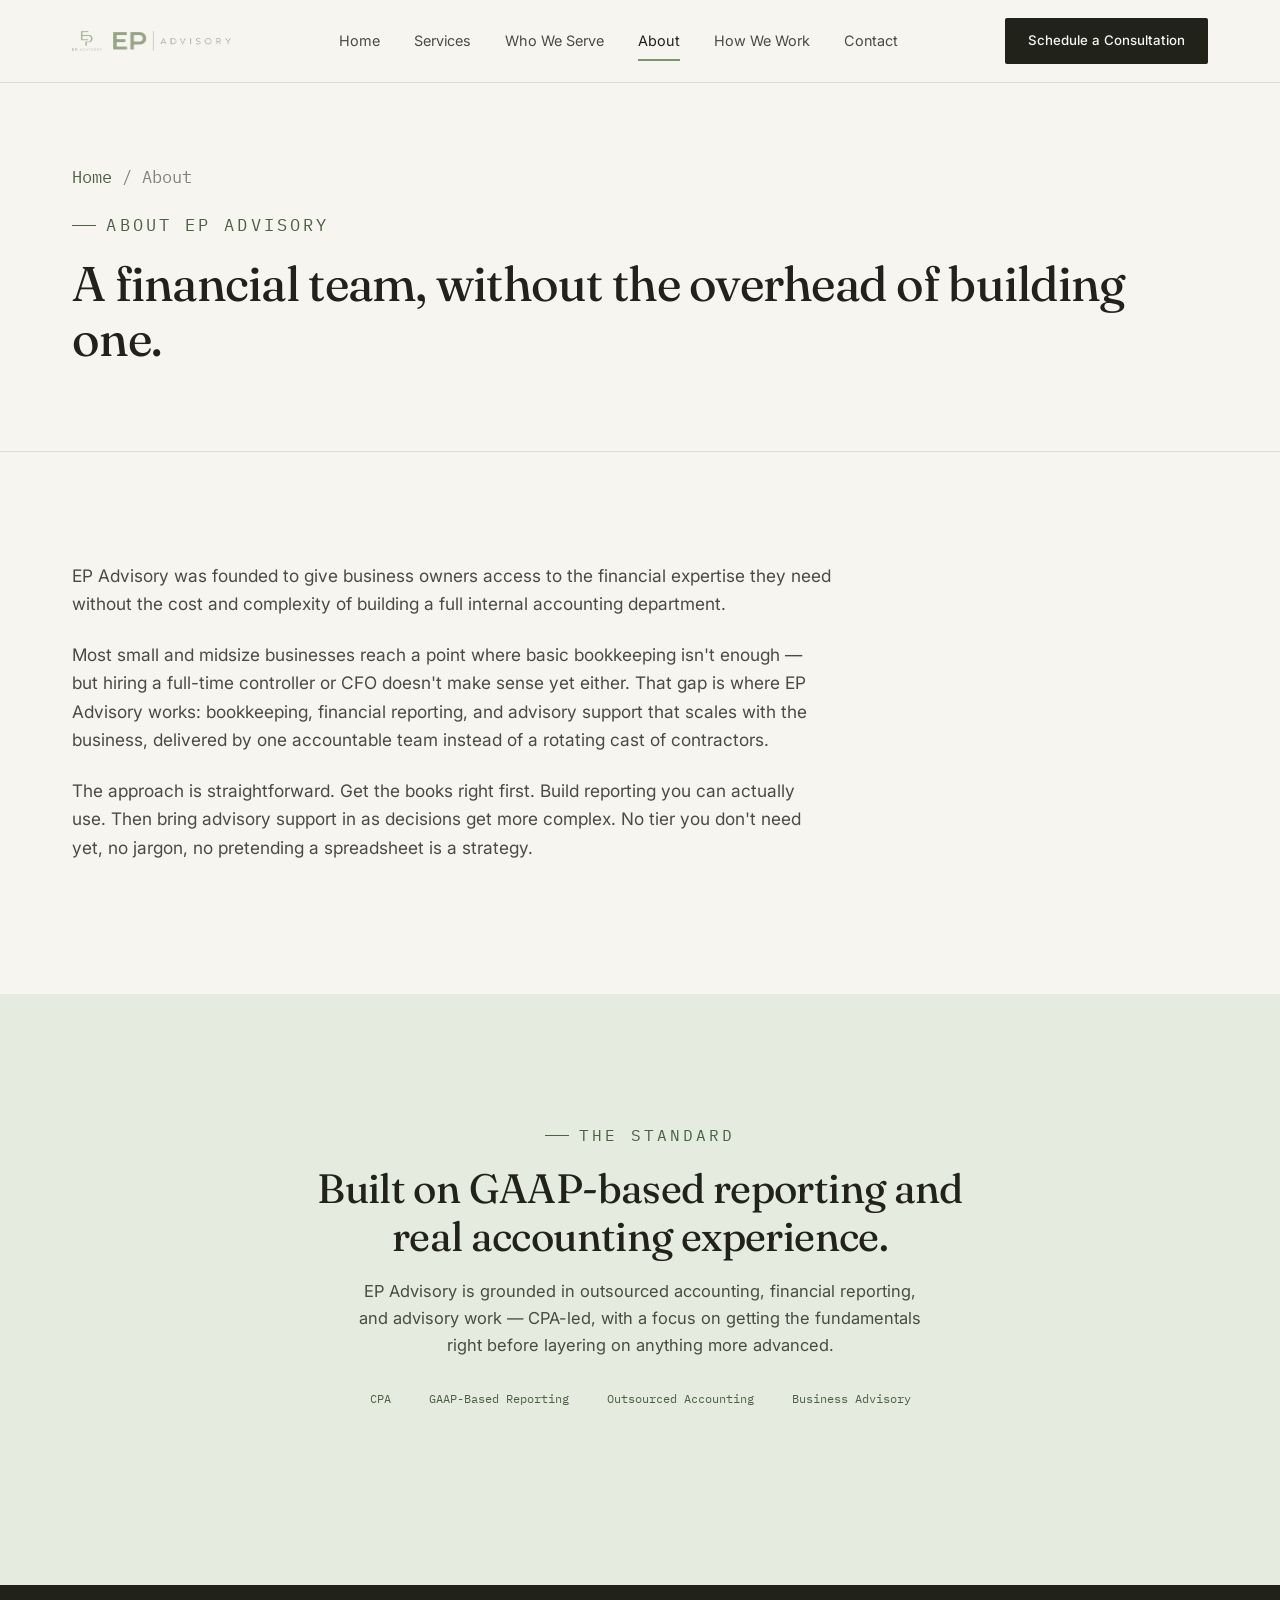
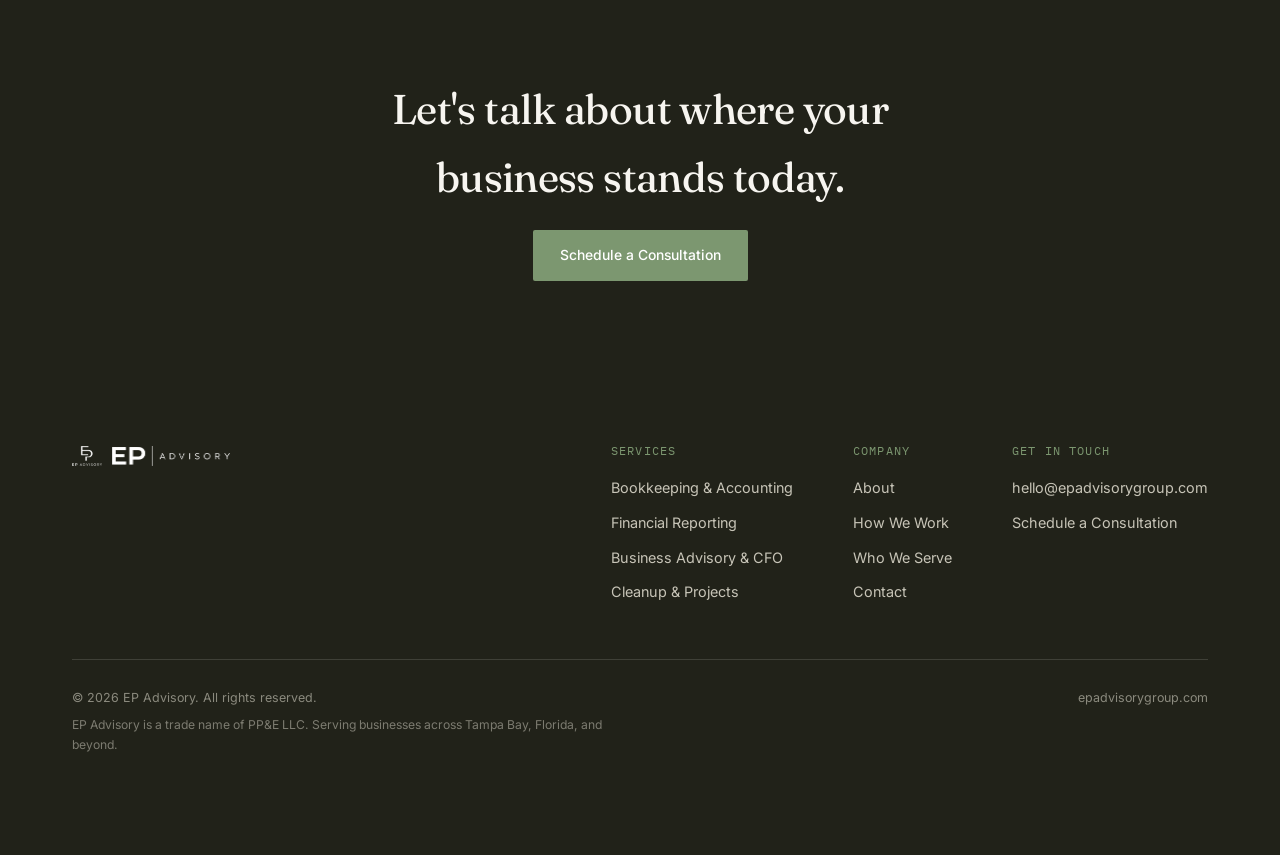
==== about.html @ 6d8edf62 "Add files via upload" ====
<!DOCTYPE html>
<html lang="en">
<head>
<meta charset="UTF-8">
<meta name="viewport" content="width=device-width, initial-scale=1.0">
<title>About | EP Advisory</title>
<meta name="description" content="EP Advisory was founded to give business owners access to the financial expertise they need without the cost and complexity of building a full internal accounting department.">
<link rel="icon" href="[data-uri]">
<meta property="og:title" content="About | EP Advisory">
<meta property="og:description" content="Outsourced accounting, financial reporting, and advisory — built to give business owners a financial team without the overhead.">
<meta property="og:type" content="website">
<link rel="preconnect" href="https://fonts.googleapis.com">
<link rel="preconnect" href="https://fonts.gstatic.com" crossorigin>
<link href="https://fonts.googleapis.com/css2?family=Fraunces:opsz,wght@9..144,300;9..144,400;9..144,440;9..144,500;9..144,600&family=Inter:wght@400;500;600;700&family=IBM+Plex+Mono:wght@400;500&display=swap" rel="stylesheet">
<link rel="stylesheet" href="styles.css">
</head>
<body>

<header>
  <nav>
    <a href="index.html" class="logo-mark">
      <span class="logo-icon" role="img" aria-label="EP Advisory monogram"></span>
      <span class="logo-word" role="img" aria-label="EP Advisory"></span>
    </a>
    <div class="nav-links">
      <a href="index.html">Home</a>
      <a href="services.html">Services</a>
      <a href="who-we-serve.html">Who We Serve</a>
      <a href="about.html" class="active">About</a>
      <a href="how-we-work.html">How We Work</a>
      <a href="contact.html">Contact</a>
    </div>
    <div class="nav-right">
      <a href="contact.html" class="btn btn-primary nav-cta">Schedule a Consultation</a>
      <button class="mobile-toggle" id="mobileToggle" aria-label="Toggle menu" aria-expanded="false">
        <span></span><span></span><span></span>
      </button>
    </div>
    <div class="mobile-panel" id="mobilePanel">
      <a href="index.html">Home</a>
      <a href="services.html">Services</a>
      <a href="who-we-serve.html">Who We Serve</a>
      <a href="about.html">About</a>
      <a href="how-we-work.html">How We Work</a>
      <a href="contact.html">Contact</a>
      <a href="contact.html" class="btn btn-primary">Schedule a Consultation</a>
    </div>
  </nav>
</header>

<main>

  <section class="subhero">
    <div class="wrap">
      <p class="breadcrumb"><a href="index.html">Home</a> / About</p>
      <p class="eyebrow">About EP Advisory</p>
      <h1>A financial team, without the overhead of building one.</h1>
    </div>
  </section>

  <section>
    <div class="wrap">
      <div class="about-mission reveal">
        <p>EP Advisory was founded to give business owners access to the financial expertise they need without the cost and complexity of building a full internal accounting department.</p>
        <p>Most small and midsize businesses reach a point where basic bookkeeping isn't enough — but hiring a full-time controller or CFO doesn't make sense yet either. That gap is where EP Advisory works: bookkeeping, financial reporting, and advisory support that scales with the business, delivered by one accountable team instead of a rotating cast of contractors.</p>
        <p>The approach is straightforward. Get the books right first. Build reporting you can actually use. Then bring advisory support in as decisions get more complex. No tier you don't need yet, no jargon, no pretending a spreadsheet is a strategy.</p>
      </div>
    </div>
  </section>

  <section class="on-sage">
    <div class="wrap">
      <div class="section-head center reveal">
        <p class="eyebrow">The standard</p>
        <h2>Built on GAAP-based reporting and real accounting experience.</h2>
        <p>EP Advisory is grounded in outsourced accounting, financial reporting, and advisory work — CPA-led, with a focus on getting the fundamentals right before layering on anything more advanced.</p>
        <div class="credentials-row" style="justify-content:center; margin-top:24px;">
          <span class="credential-pill">CPA</span>
          <span class="credential-pill">GAAP-Based Reporting</span>
          <span class="credential-pill">Outsourced Accounting</span>
          <span class="credential-pill">Business Advisory</span>
        </div>
      </div>
    </div>
  </section>

  <!-- CTA -->
  <div class="cta-banner">
    <div class="wrap">
      <h2>Let's talk about where your business stands today.</h2>
      <a href="contact.html" class="btn btn-sage">Schedule a Consultation</a>
    </div>
  </div>

</main>

<footer>
  <div class="wrap">
    <div class="footer-top">
      <a href="index.html" class="footer-logo">
        <span class="logo-icon invert" role="img" aria-label="EP Advisory monogram"></span>
        <span class="logo-word invert" role="img" aria-label="EP Advisory"></span>
      </a>
      <div class="footer-cols">
        <div class="footer-col">
          <h4>Services</h4>
          <a href="services.html#bookkeeping">Bookkeeping &amp; Accounting</a>
          <a href="services.html#reporting">Financial Reporting</a>
          <a href="services.html#advisory">Business Advisory &amp; CFO</a>
          <a href="services.html#cleanup">Cleanup &amp; Projects</a>
        </div>
        <div class="footer-col">
          <h4>Company</h4>
          <a href="about.html">About</a>
          <a href="how-we-work.html">How We Work</a>
          <a href="who-we-serve.html">Who We Serve</a>
          <a href="contact.html">Contact</a>
        </div>
        <div class="footer-col">
          <h4>Get in touch</h4>
          <a href="mailto:hello@epadvisorygroup.com">hello@epadvisorygroup.com</a>
          <a href="contact.html">Schedule a Consultation</a>
        </div>
      </div>
    </div>
    <div class="footer-bottom">
      <span>© 2026 EP Advisory. All rights reserved.</span>
      <span>epadvisorygroup.com</span>
    </div>
    <p class="footer-legal">EP Advisory is a trade name of PP&amp;E LLC. Serving businesses across Tampa Bay, Florida, and beyond.</p>
  </div>
</footer>

<div class="sticky-cta">
  <a href="contact.html" class="btn btn-primary">Schedule a Consultation</a>
</div>

<script>
  const toggle = document.getElementById('mobileToggle');
  const panel = document.getElementById('mobilePanel');
  toggle.addEventListener('click', () => {
    const isOpen = panel.classList.toggle('open');
    toggle.classList.toggle('open', isOpen);
    toggle.setAttribute('aria-expanded', isOpen);
  });
  panel.querySelectorAll('a').forEach(a => a.addEventListener('click', () => {
    panel.classList.remove('open');
    toggle.classList.remove('open');
    toggle.setAttribute('aria-expanded', 'false');
  }));

  const revealEls = document.querySelectorAll('.reveal');
  const io = new IntersectionObserver((entries) => {
    entries.forEach(entry => {
      if(entry.isIntersecting){
        entry.target.classList.add('in');
        io.unobserve(entry.target);
      }
    });
  }, {threshold:0.15});
  revealEls.forEach(el => io.observe(el));
</script>

</body>
</html>
---- styles.css ----
:root{
  --paper: #F7F5F0;
  --paper-deep: #EFEAE0;
  --ink: #212219;
  --ink-soft: #4A4B41;
  --stone: #86827A;
  --sage: #7C9770;
  --sage-deep: #4C6144;
  --sage-pale: #E6EBE0;
  --sand: #D9CFB8;
  --white: #FFFFFF;
  --line: rgba(33,34,25,0.12);
  --radius: 2px;
  --logo-mono: url("[data-uri]");
  --logo-word: url("[data-uri]");
}

*{margin:0;padding:0;box-sizing:border-box;}
html{scroll-behavior:smooth;}
body{
  background:var(--paper);
  color:var(--ink);
  font-family:'Inter',sans-serif;
  line-height:1.65;
  -webkit-font-smoothing:antialiased;
  overflow-x:hidden;
}
@media (prefers-reduced-motion: reduce){
  html{scroll-behavior:auto;}
  *{animation-duration:0.01ms !important; animation-iteration-count:1 !important; transition-duration:0.01ms !important;}
}

h1,h2,h3,h4{
  font-family:'Fraunces', serif;
  font-weight:440;
  letter-spacing:-0.015em;
  color:var(--ink);
}
p{color:var(--ink-soft);}
a{color:inherit; text-decoration:none;}
.mono{font-family:'IBM Plex Mono', monospace;}
img{max-width:100%; display:block;}

.eyebrow{
  font-family:'IBM Plex Mono', monospace;
  font-size:0.72rem;
  letter-spacing:0.18em;
  text-transform:uppercase;
  color:var(--sage-deep);
  display:flex;
  align-items:center;
  gap:0.65rem;
}
.eyebrow::before{content:''; width:24px; height:1px; background:var(--sage-deep); display:inline-block;}
.eyebrow.on-dark{color:var(--sage);}
.eyebrow.on-dark::before{background:var(--sage);}

.wrap{max-width:1200px; margin:0 auto; padding:0 32px;}
.wrap-narrow{max-width:820px; margin:0 auto; padding:0 32px;}

a:focus-visible, button:focus-visible, input:focus-visible,
textarea:focus-visible, select:focus-visible, summary:focus-visible{
  outline:2px solid var(--sage-deep);
  outline-offset:3px;
}

/* ---------- LOGO ---------- */
.logo-icon{
  display:inline-block; width:30px; height:30px;
  background-image:var(--logo-mono); background-size:contain;
  background-repeat:no-repeat; background-position:center;
}
.logo-word{
  display:inline-block; width:118px; height:20px;
  background-image:var(--logo-word); background-size:contain;
  background-repeat:no-repeat; background-position:left center;
}
.logo-icon.invert, .logo-word.invert{filter:brightness(0) invert(1);}

/* ---------- NAV ---------- */
header{
  position:sticky; top:0; z-index:100;
  background:rgba(247,245,240,0.9);
  backdrop-filter:blur(10px);
  border-bottom:1px solid var(--line);
}
nav{
  display:flex; align-items:center; justify-content:space-between;
  padding:18px 32px; max-width:1200px; margin:0 auto; position:relative;
}
.logo-mark{display:flex; align-items:center; gap:11px;}
.nav-links{display:flex; align-items:center; gap:34px; font-size:0.9rem;}
.nav-links a{color:var(--ink-soft); transition:color 0.2s; position:relative;}
.nav-links a:hover{color:var(--ink);}
.nav-links a.active{color:var(--ink);}
.nav-links a.active::after{content:''; position:absolute; left:0; right:0; bottom:-8px; height:2px; background:var(--sage);}
.nav-right{display:flex; align-items:center; gap:18px;}

.btn{
  display:inline-flex; align-items:center; justify-content:center; gap:8px;
  padding:13px 26px; border-radius:var(--radius); font-size:0.87rem; font-weight:500;
  cursor:pointer; border:1px solid transparent; transition:all 0.2s ease; white-space:nowrap;
}
.btn-primary{background:var(--ink); color:var(--paper);}
.btn-primary:hover{background:var(--sage-deep);}
.btn-outline{border-color:var(--ink); color:var(--ink);}
.btn-outline:hover{background:var(--ink); color:var(--paper);}
.btn-sage{background:var(--sage); color:var(--white);}
.btn-sage:hover{background:var(--sage-deep);}
.nav-cta{font-size:0.83rem; padding:11px 22px;}

.mobile-toggle{
  display:none; flex-direction:column; gap:5px; background:none; border:none; cursor:pointer; padding:6px;
}
.mobile-toggle span{width:22px; height:2px; background:var(--ink); display:block; transition:transform 0.25s ease, opacity 0.25s ease;}
.mobile-toggle.open span:nth-child(1){transform:translateY(7px) rotate(45deg);}
.mobile-toggle.open span:nth-child(2){opacity:0;}
.mobile-toggle.open span:nth-child(3){transform:translateY(-7px) rotate(-45deg);}
.mobile-panel{
  display:none; position:absolute; top:100%; left:0; right:0; background:var(--paper);
  border-bottom:1px solid var(--line); flex-direction:column; padding:10px 32px 26px;
}
.mobile-panel.open{display:flex;}
.mobile-panel a{padding:14px 0; border-bottom:1px solid var(--line); font-size:1rem;}
.mobile-panel .btn{margin-top:16px;}

/* ---------- HERO ---------- */
.hero{padding:130px 0 100px; position:relative; overflow:hidden;}
.hero-bg{position:absolute; inset:0; z-index:0; pointer-events:none;}
.hero .wrap{position:relative; z-index:1; max-width:920px;}
.hero .eyebrow{justify-content:center;}
.hero h1{
  font-size:clamp(2.5rem, 5vw, 4.1rem);
  line-height:1.08;
  margin:20px 0 26px;
  text-align:center;
  max-width:16ch;
  margin-left:auto; margin-right:auto;
}
.hero h1 em{font-style:italic; color:var(--sage-deep);}
.hero p.lede{
  font-size:1.18rem; color:var(--ink-soft); max-width:52ch;
  margin:0 auto 40px; text-align:center;
}
.hero-ctas{display:flex; gap:16px; flex-wrap:wrap; justify-content:center; margin-bottom:56px;}

.hero-panel{
  background:var(--white); border:1px solid var(--line); border-radius:var(--radius);
  padding:0; overflow:hidden; box-shadow:0 40px 80px -40px rgba(33,34,25,0.28);
}
.hero-panel-head{
  display:flex; justify-content:space-between; align-items:center;
  padding:20px 28px; border-bottom:1px solid var(--line); background:var(--paper-deep);
}
.hero-panel-head .title{font-family:'IBM Plex Mono', monospace; font-size:0.78rem; letter-spacing:0.08em; text-transform:uppercase; color:var(--stone);}
.hero-panel-head .tag{
  font-family:'IBM Plex Mono', monospace; font-size:0.68rem; background:var(--sage-pale); color:var(--sage-deep);
  padding:4px 10px; border-radius:20px; display:inline-flex; align-items:center; gap:6px;
}
.hero-panel-head .dot{width:6px; height:6px; border-radius:50%; background:var(--sage-deep); animation:pulse 1.8s ease-in-out infinite;}
@keyframes pulse{0%,100%{opacity:1;} 50%{opacity:0.3;}}
.hero-panel-body{padding:30px 28px;}
.metric-row{display:grid; grid-template-columns:repeat(3,1fr); gap:24px; margin-bottom:26px;}
.metric{}
.metric .k{font-family:'IBM Plex Mono', monospace; font-size:0.7rem; text-transform:uppercase; letter-spacing:0.08em; color:var(--stone); margin-bottom:6px;}
.metric .v{font-family:'IBM Plex Mono', monospace; font-size:1.5rem; color:var(--ink);}
.metric .v.pos{color:var(--sage-deep);}
.chart-row{display:flex; align-items:flex-end; gap:8px; height:70px;}
.chart-bar{flex:1; background:var(--sage-pale); border-radius:2px 2px 0 0; position:relative;}
.chart-bar .fill{position:absolute; bottom:0; left:0; right:0; background:var(--sage); border-radius:2px 2px 0 0; height:0%; transition:height 1.2s cubic-bezier(.22,.9,.35,1);}

/* ---------- SECTION GENERIC ---------- */
section{padding:110px 0;}
.section-head{max-width:680px; margin-bottom:60px;}
.section-head.center{margin-left:auto; margin-right:auto; text-align:center;}
.section-head.center .eyebrow{justify-content:center;}
.section-head h2{font-size:clamp(2rem,3.2vw,2.7rem); margin-top:16px; line-height:1.15;}
.section-head p{font-size:1.03rem; margin-top:18px; max-width:58ch;}
.section-head.center p{margin-left:auto; margin-right:auto;}
.on-dark{background:var(--ink); color:var(--paper);}
.on-dark h2, .on-dark h3, .on-dark h4{color:var(--paper);}
.on-dark p{color:#C7C4B7;}
.on-sage{background:var(--sage-pale);}

/* ---------- VALUE CHAIN (signature element) ---------- */
.value-chain{background:var(--white); border-top:1px solid var(--line); border-bottom:1px solid var(--line);}
.chain-row{
  display:grid; grid-template-columns:repeat(5, 1fr); gap:0; position:relative; margin-top:10px;
}
.chain-node{
  text-align:center; padding:26px 14px; position:relative;
}
.chain-node::before{
  content:''; position:absolute; top:34px; left:0; right:50%; height:1px; background:var(--line);
}
.chain-node::after{
  content:''; position:absolute; top:34px; left:50%; right:0; height:1px; background:var(--line);
}
.chain-node:first-child::before{display:none;}
.chain-node:last-child::after{display:none;}
.chain-dot{
  width:14px; height:14px; border-radius:50%; background:var(--paper); border:2px solid var(--sage);
  margin:0 auto 18px; position:relative; z-index:1;
}
.chain-node.active .chain-dot{background:var(--sage);}
.chain-node .label{font-family:'IBM Plex Mono', monospace; font-size:0.72rem; letter-spacing:0.1em; text-transform:uppercase; color:var(--ink); font-weight:500;}
.chain-node .sub{font-size:0.82rem; color:var(--stone); margin-top:8px;}

/* ---------- SERVICE CARDS (home teaser) ---------- */
.service-cards{display:grid; grid-template-columns:repeat(4, 1fr); gap:1px; background:var(--line); border:1px solid var(--line);}
.service-card{background:var(--paper); padding:34px 28px; transition:background 0.25s;}
.service-card:hover{background:var(--white);}
.service-card .num{font-family:'IBM Plex Mono', monospace; font-size:0.75rem; color:var(--sage-deep); margin-bottom:18px; display:block;}
.service-card h3{font-size:1.1rem; margin-bottom:10px; line-height:1.25;}
.service-card p{font-size:0.9rem; margin-bottom:18px;}
.service-card .link{font-family:'IBM Plex Mono', monospace; font-size:0.78rem; color:var(--sage-deep); border-bottom:1px solid var(--sage-deep); padding-bottom:2px;}

/* ---------- WHO WE SERVE PREVIEW ---------- */
.industry-grid{display:grid; grid-template-columns:repeat(4,1fr); gap:20px;}
.industry-card{
  background:var(--white); border:1px solid var(--line); padding:30px 24px; border-radius:var(--radius);
  transition:border-color 0.2s, transform 0.2s;
}
.industry-card:hover{border-color:var(--sage); transform:translateY(-3px);}
.industry-card h3{font-size:1.08rem; margin-bottom:10px;}
.industry-card p{font-size:0.87rem;}

/* ---------- DIFFERENCE / VALUE PROPS ---------- */
.difference-grid{display:grid; grid-template-columns:repeat(4,1fr); gap:1px; background:var(--line); border:1px solid var(--line);}
.difference-card{background:var(--paper); padding:36px 28px;}
.difference-card .word{font-family:'Fraunces', serif; font-style:italic; font-size:1.3rem; color:var(--sage-deep); margin-bottom:12px;}
.difference-card p{font-size:0.92rem;}

/* ---------- PROCESS (How We Work, 5 steps) ---------- */
.process-grid{display:grid; grid-template-columns:repeat(5,1fr); gap:0;}
.process-step{padding:0 20px 0 0; border-left:1px solid var(--line); padding-left:22px;}
.process-step:first-child{border-left:none; padding-left:0;}
.process-step .pnum{font-family:'IBM Plex Mono', monospace; font-size:0.78rem; color:var(--sage-deep); display:block; margin-bottom:14px;}
.process-step h3{font-size:1.15rem; margin-bottom:10px;}
.process-step p{font-size:0.88rem;}

.process-list-vertical{max-width:820px;}
.process-item-v{display:grid; grid-template-columns:70px 1fr; gap:26px; padding:32px 0; border-top:1px solid var(--line);}
.process-item-v:last-child{border-bottom:1px solid var(--line);}
.process-item-v .pnum{font-family:'IBM Plex Mono', monospace; font-size:0.85rem; color:var(--sage-deep); padding-top:4px;}
.process-item-v h3{font-size:1.25rem; margin-bottom:10px;}
.process-item-v p{font-size:0.97rem; max-width:60ch;}

/* ---------- CTA BANNER ---------- */
.cta-banner{background:var(--ink); padding:90px 0; text-align:center;}
.cta-banner h2{color:var(--paper); font-size:clamp(1.9rem,3.4vw,2.6rem); margin-bottom:18px; max-width:20ch; margin-left:auto; margin-right:auto;}
.cta-banner p{color:#C7C4B7; margin-bottom:32px; max-width:52ch; margin-left:auto; margin-right:auto;}

/* ---------- FOOTER ---------- */
footer{background:var(--ink); color:#C7C4B7; padding:70px 0 100px;}
.footer-top{
  display:flex; justify-content:space-between; align-items:flex-start; flex-wrap:wrap; gap:44px;
  padding-bottom:44px; border-bottom:1px solid rgba(247,245,240,0.14); margin-bottom:28px;
}
.footer-logo{display:flex; align-items:center; gap:10px;}
.footer-cols{display:flex; gap:60px; flex-wrap:wrap;}
.footer-col h4{
  font-family:'IBM Plex Mono', monospace; font-size:0.72rem; text-transform:uppercase; letter-spacing:0.1em;
  color:var(--sage); margin-bottom:16px; font-weight:400;
}
.footer-col a{display:block; color:#C7C4B7; font-size:0.9rem; margin-bottom:11px; transition:color 0.2s;}
.footer-col a:hover{color:var(--paper);}
.footer-bottom{display:flex; justify-content:space-between; font-size:0.78rem; color:#8B8A7E; flex-wrap:wrap; gap:10px;}
.footer-legal{font-size:0.76rem; color:#7C7B70; margin-top:6px; max-width:70ch;}

.sticky-cta{
  display:none; position:fixed; bottom:0; left:0; right:0; z-index:200;
  background:var(--white); border-top:1px solid var(--line); padding:12px 20px; box-shadow:0 -10px 30px rgba(33,34,25,0.1);
}
.sticky-cta .btn{width:100%;}

/* ---------- SUBPAGE HERO ---------- */
.subhero{padding:80px 0 64px; border-bottom:1px solid var(--line);}
.subhero h1{font-size:clamp(2.2rem, 3.8vw, 3.1rem); margin:16px 0 20px; line-height:1.14;}
.subhero p{font-size:1.08rem; max-width:62ch;}
.breadcrumb{font-family:'IBM Plex Mono', monospace; font-size:0.78rem; color:var(--stone); margin-bottom:20px;}
.breadcrumb a{color:var(--sage-deep);}
.breadcrumb a:hover{text-decoration:underline;}

/* ---------- SERVICE DETAIL (services.html) ---------- */
.service-detail{padding:96px 0; border-bottom:1px solid var(--line); scroll-margin-top:90px;}
.service-detail:nth-child(even){background:var(--white);}
.service-detail .top-row{display:grid; grid-template-columns:0.8fr 1.2fr; gap:70px; align-items:start; margin-bottom:50px;}
.service-detail .stage-tag{
  font-family:'IBM Plex Mono', monospace; font-size:0.72rem; letter-spacing:0.1em; text-transform:uppercase;
  color:var(--sage-deep); background:var(--sage-pale); display:inline-block; padding:5px 12px; border-radius:20px; margin-bottom:20px;
}
.service-detail h2{font-size:clamp(1.8rem, 2.8vw, 2.4rem); margin-bottom:18px; line-height:1.14;}
.service-detail .lede{font-size:1.04rem; margin-bottom:0;}
.service-detail .meta-block{display:flex; flex-direction:column; gap:22px;}
.service-detail .meta-block .who{border-left:2px solid var(--sage); padding-left:18px;}
.service-detail .meta-block .k{
  font-family:'IBM Plex Mono', monospace; font-size:0.7rem; text-transform:uppercase; letter-spacing:0.08em;
  color:var(--stone); display:block; margin-bottom:6px;
}
.service-detail .meta-block p{font-size:0.94rem; color:var(--ink);}

.detail-cols{display:grid; grid-template-columns:1fr 1fr; gap:50px;}
.detail-col h4{
  font-family:'IBM Plex Mono', monospace; font-size:0.75rem; text-transform:uppercase; letter-spacing:0.08em;
  color:var(--sage-deep); margin-bottom:18px;
}
.detail-col ul{list-style:none;}
.detail-col li{padding:10px 0; border-top:1px solid var(--line); font-size:0.92rem; display:flex; gap:10px;}
.detail-col li:last-child{border-bottom:1px solid var(--line);}
.detail-col li::before{content:'—'; color:var(--sage-deep); flex-shrink:0;}

/* ---------- WHO WE SERVE DETAIL ---------- */
.industry-detail{padding:96px 0; border-bottom:1px solid var(--line);}
.industry-detail:nth-child(even){background:var(--white);}
.industry-detail .wrap{display:grid; grid-template-columns:0.75fr 1.25fr; gap:70px; align-items:start;}
.industry-detail .stage-tag{
  font-family:'IBM Plex Mono', monospace; font-size:0.72rem; letter-spacing:0.1em; text-transform:uppercase;
  color:var(--sage-deep); background:var(--sage-pale); display:inline-block; padding:5px 12px; border-radius:20px; margin-bottom:20px;
}
.industry-detail h2{font-size:clamp(1.7rem, 2.6vw, 2.3rem); margin-bottom:16px;}
.industry-detail .lede{font-size:1rem; margin-bottom:0; max-width:44ch;}
.pain-grid{display:grid; grid-template-columns:1fr 1fr; gap:14px 26px;}
.pain-item{display:flex; gap:12px; align-items:flex-start; padding:16px 0; border-top:1px solid var(--line);}
.pain-item svg{flex-shrink:0; margin-top:3px;}
.pain-item h4{font-family:'Inter', sans-serif; font-weight:600; font-size:0.94rem; margin-bottom:4px;}
.pain-item p{font-size:0.85rem;}

/* ---------- ABOUT ---------- */
.about-mission{max-width:760px;}
.about-mission p{font-size:1.08rem; margin-bottom:22px;}
.about-founder{background:var(--white); border:1px solid var(--line); padding:44px; border-radius:var(--radius); display:grid; grid-template-columns:auto 1fr; gap:36px; align-items:start;}
.founder-mark{width:64px; height:64px; border-radius:50%; background:var(--sage-pale); display:flex; align-items:center; justify-content:center; flex-shrink:0;}
.founder-mark .logo-icon{width:32px; height:32px;}
.about-founder h3{font-size:1.3rem; margin-bottom:6px;}
.about-founder .role{font-family:'IBM Plex Mono', monospace; font-size:0.78rem; color:var(--sage-deep); text-transform:uppercase; letter-spacing:0.06em; margin-bottom:16px; display:block;}
.about-founder p{font-size:0.98rem;}
.credentials-row{display:flex; flex-wrap:wrap; gap:10px; margin-top:20px;}
.credential-pill{background:var(--sage-pale); color:var(--sage-deep); font-family:'IBM Plex Mono', monospace; font-size:0.74rem; padding:6px 14px; border-radius:20px;}

/* ---------- CONTACT ---------- */
.contact-layout{display:grid; grid-template-columns:0.8fr 1.2fr; gap:70px; align-items:start;}
.contact-info h2{font-size:clamp(2rem,3vw,2.5rem); margin:16px 0 20px; line-height:1.16;}
.contact-info p{margin-bottom:34px; max-width:42ch;}
.contact-detail{display:flex; flex-direction:column; gap:20px; margin-bottom:34px;}
.contact-detail div{display:flex; flex-direction:column;}
.contact-detail .k{font-family:'IBM Plex Mono', monospace; font-size:0.7rem; text-transform:uppercase; letter-spacing:0.1em; color:var(--stone); margin-bottom:4px;}
.contact-detail .v{font-size:1rem; color:var(--ink);}
.contact-detail a.v:hover{color:var(--sage-deep);}

form{background:var(--white); border:1px solid var(--line); padding:44px; border-radius:var(--radius);}
.form-row{display:grid; grid-template-columns:1fr 1fr; gap:18px;}
.field{margin-bottom:20px;}
.field label{
  display:block; font-family:'IBM Plex Mono', monospace; font-size:0.7rem; text-transform:uppercase;
  letter-spacing:0.08em; color:var(--stone); margin-bottom:8px;
}
.field input, .field select, .field textarea{
  width:100%; padding:12px 14px; border:1px solid var(--line); background:var(--paper);
  font-family:'Inter', sans-serif; font-size:0.94rem; color:var(--ink); border-radius:var(--radius);
}
.field textarea{resize:vertical; min-height:100px;}
.field input:focus, .field select:focus, .field textarea:focus{border-color:var(--sage-deep); outline:none;}
form .btn{width:100%; padding:14px; font-size:0.95rem;}
.form-note{font-size:0.78rem; color:var(--stone); margin-top:14px; text-align:center;}
.form-success{display:none; text-align:center; padding:34px 10px;}
.form-success h3{margin-bottom:10px;}
form.hidden{display:none;}
.field-note{font-size:0.78rem; color:var(--stone); margin-top:6px;}

/* ---------- SCROLL REVEAL ---------- */
.reveal{opacity:0; transform:translateY(18px); transition:opacity 0.7s ease, transform 0.7s ease;}
.reveal.in{opacity:1; transform:translateY(0);}

/* ---------- RESPONSIVE ---------- */
@media (max-width: 980px){
  .hero-panel{max-width:560px; margin:0 auto;}
  .chain-row{grid-template-columns:1fr 1fr; row-gap:36px;}
  .chain-node::before, .chain-node::after{display:none;}
  .service-cards{grid-template-columns:1fr 1fr;}
  .industry-grid{grid-template-columns:1fr 1fr;}
  .difference-grid{grid-template-columns:1fr 1fr;}
  .process-grid{grid-template-columns:1fr 1fr; row-gap:34px;}
  .process-step{border-left:none; padding-left:0; border-top:1px solid var(--line); padding-top:26px;}
  .service-detail .top-row{grid-template-columns:1fr; gap:30px;}
  .detail-cols{grid-template-columns:1fr;}
  .industry-detail .wrap{grid-template-columns:1fr; gap:30px;}
  .pain-grid{grid-template-columns:1fr;}
  .contact-layout{grid-template-columns:1fr;}
  .about-founder{grid-template-columns:1fr; text-align:left;}
}

@media (max-width: 780px){
  .nav-links{display:none;}
  .nav-cta{display:none;}
  .mobile-toggle{display:flex;}
  .sticky-cta{display:block;}
  footer{padding-bottom:110px;}
  .footer-top{flex-direction:column;}
}

@media (max-width: 560px){
  .wrap{padding:0 20px;}
  .wrap-narrow{padding:0 20px;}
  nav{padding:14px 20px;}
  section{padding:76px 0;}
  .chain-row{grid-template-columns:1fr;}
  .service-cards{grid-template-columns:1fr;}
  .industry-grid{grid-template-columns:1fr;}
  .difference-grid{grid-template-columns:1fr;}
  .process-grid{grid-template-columns:1fr;}
  .form-row{grid-template-columns:1fr;}
  .metric-row{grid-template-columns:1fr 1fr; row-gap:16px;}
}
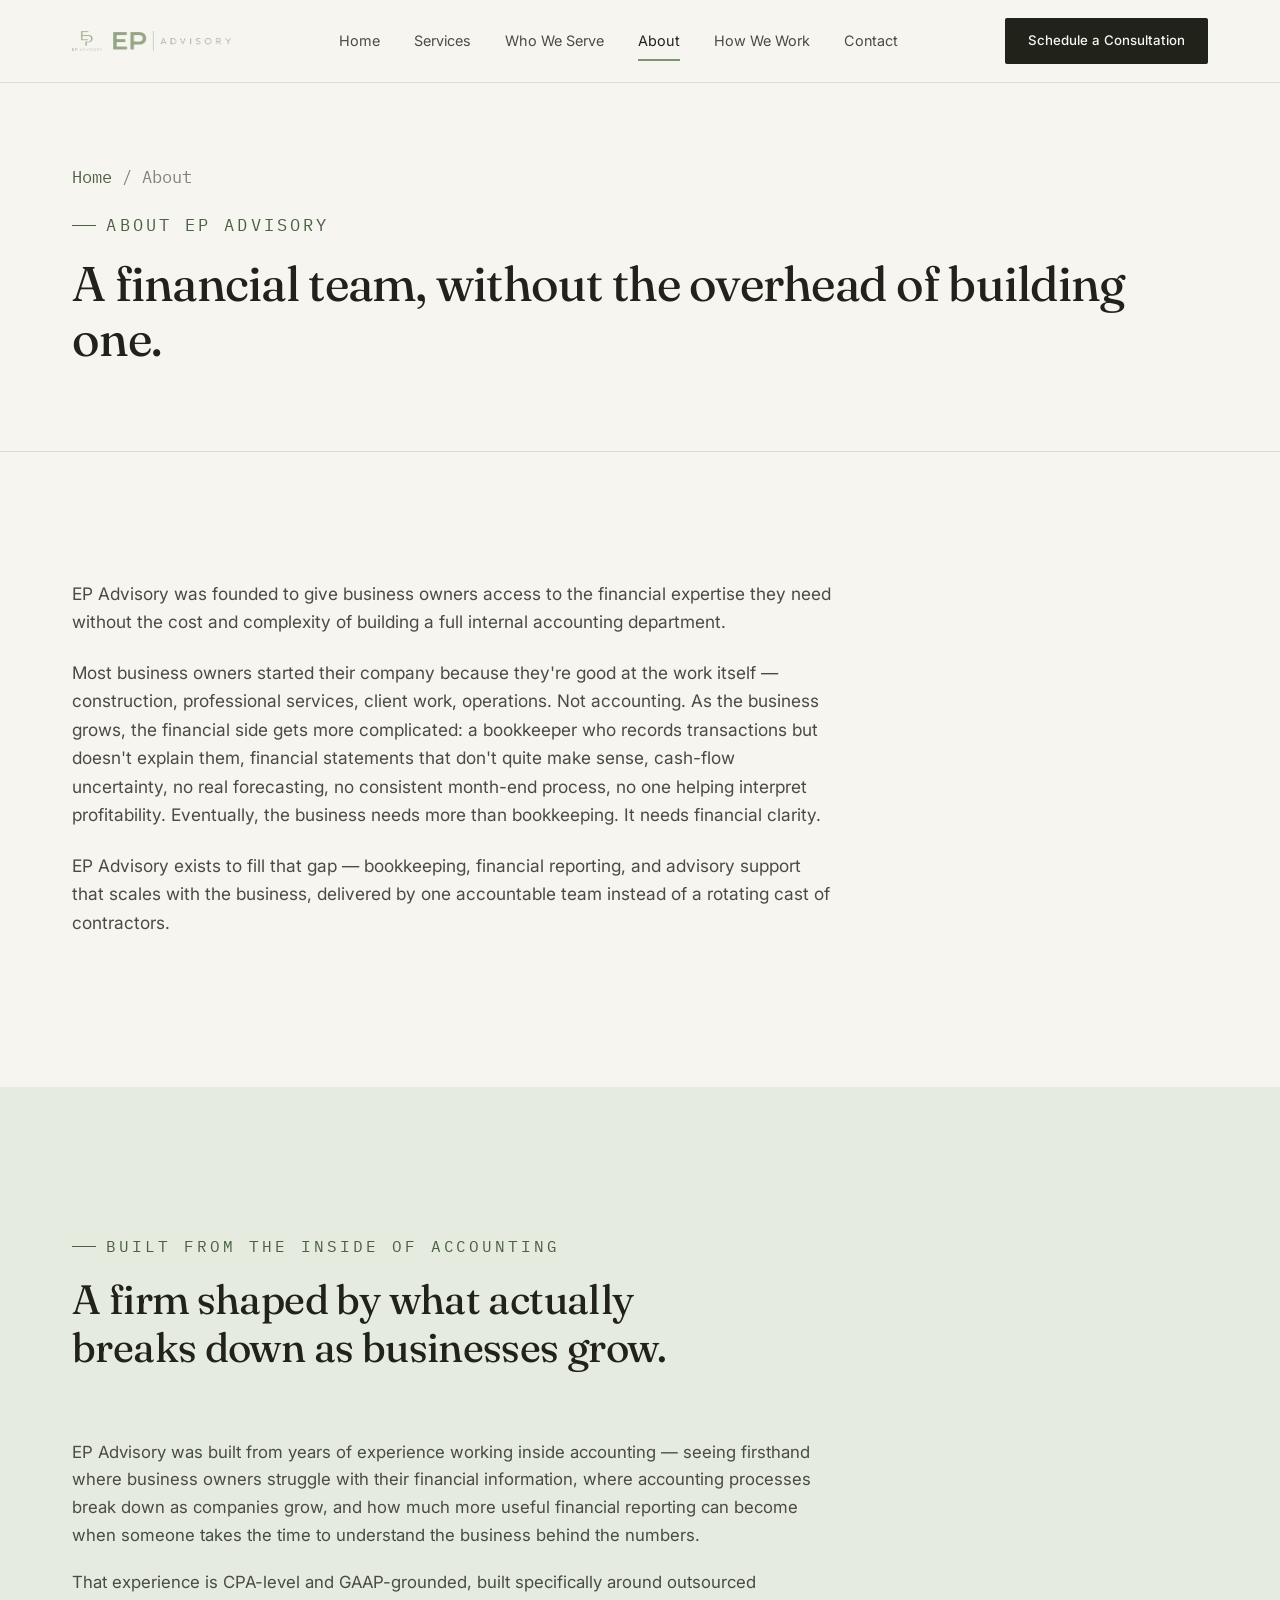
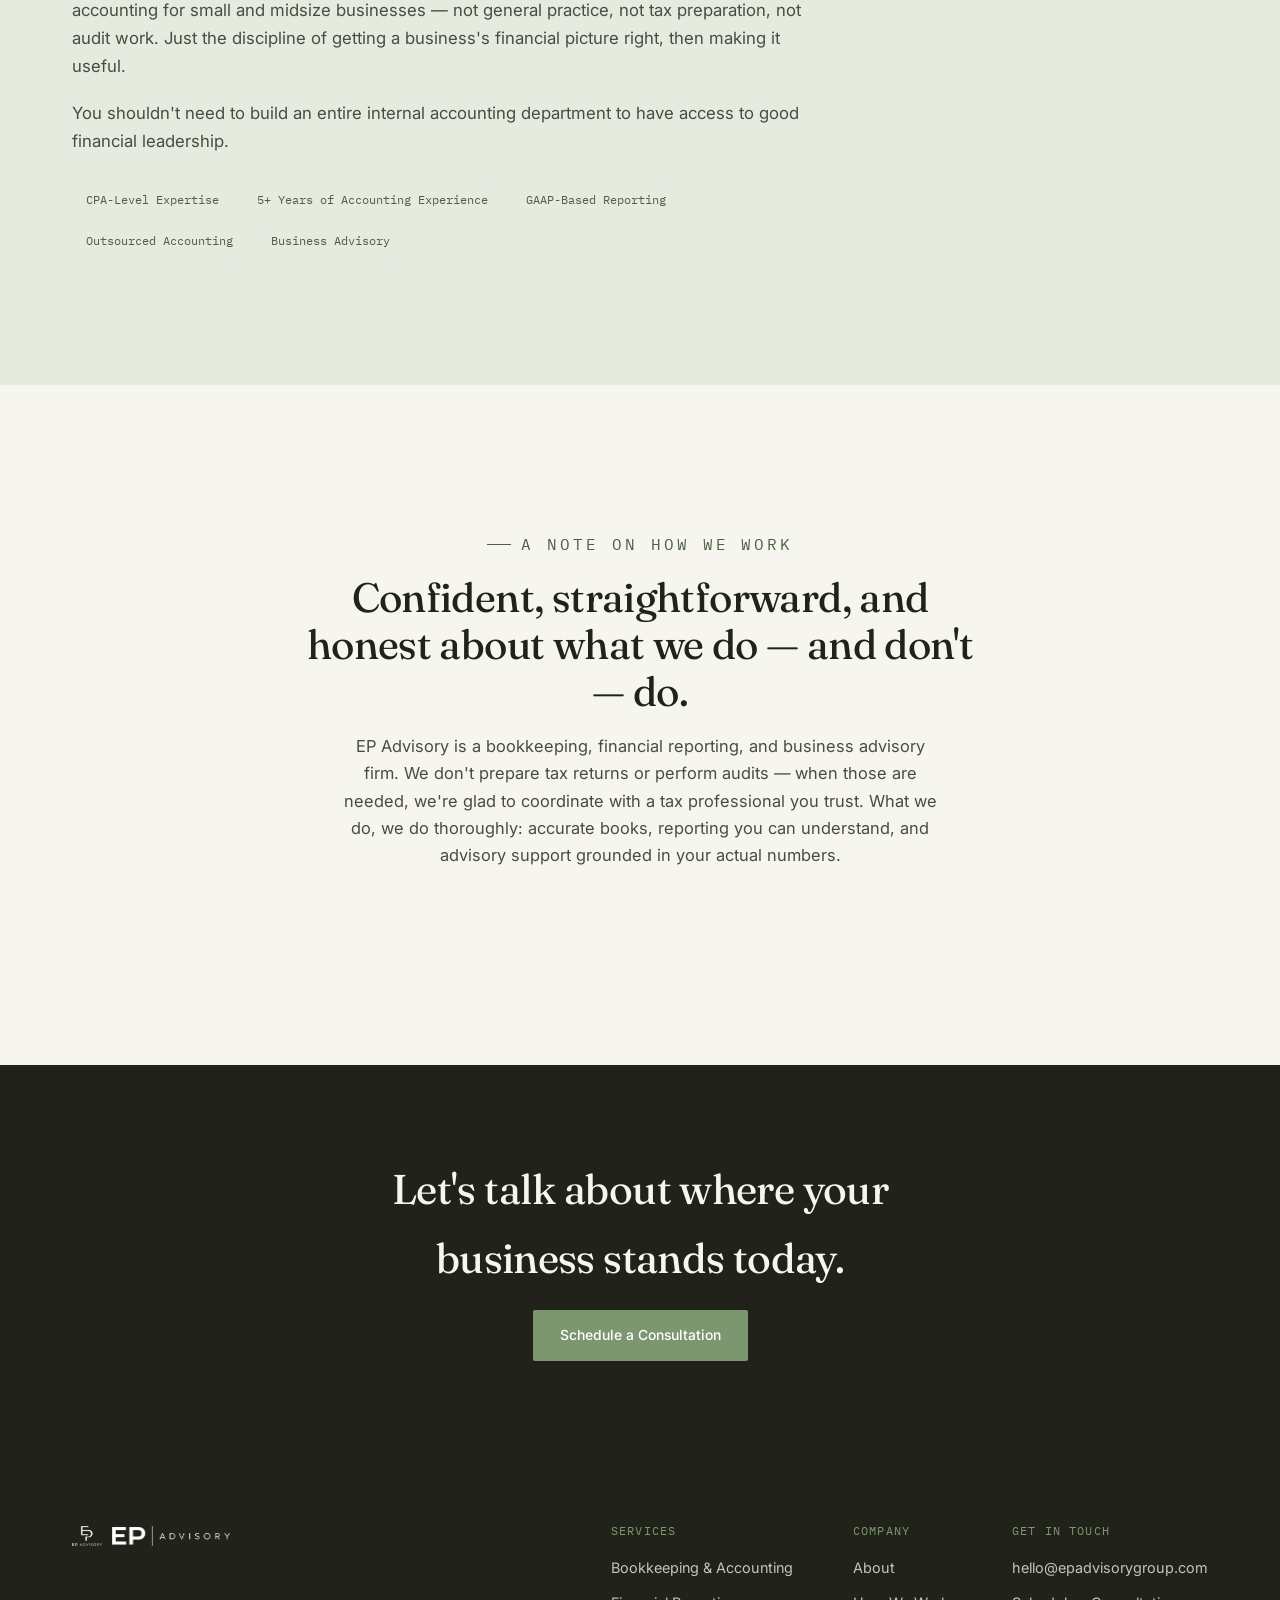
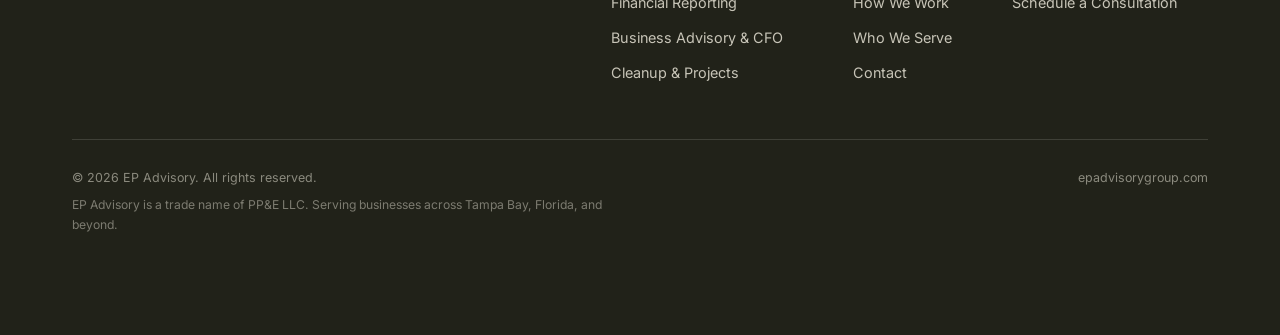
==== commit 8cf26774: "Add files via upload" ====
--- a/about.html
+++ b/about.html
@@ -62,24 +62,39 @@
     <div class="wrap">
       <div class="about-mission reveal">
         <p>EP Advisory was founded to give business owners access to the financial expertise they need without the cost and complexity of building a full internal accounting department.</p>
-        <p>Most small and midsize businesses reach a point where basic bookkeeping isn't enough — but hiring a full-time controller or CFO doesn't make sense yet either. That gap is where EP Advisory works: bookkeeping, financial reporting, and advisory support that scales with the business, delivered by one accountable team instead of a rotating cast of contractors.</p>
-        <p>The approach is straightforward. Get the books right first. Build reporting you can actually use. Then bring advisory support in as decisions get more complex. No tier you don't need yet, no jargon, no pretending a spreadsheet is a strategy.</p>
+        <p>Most business owners started their company because they're good at the work itself — construction, professional services, client work, operations. Not accounting. As the business grows, the financial side gets more complicated: a bookkeeper who records transactions but doesn't explain them, financial statements that don't quite make sense, cash-flow uncertainty, no real forecasting, no consistent month-end process, no one helping interpret profitability. Eventually, the business needs more than bookkeeping. It needs financial clarity.</p>
+        <p>EP Advisory exists to fill that gap — bookkeeping, financial reporting, and advisory support that scales with the business, delivered by one accountable team instead of a rotating cast of contractors.</p>
       </div>
     </div>
   </section>
 
   <section class="on-sage">
     <div class="wrap">
-      <div class="section-head center reveal">
-        <p class="eyebrow">The standard</p>
-        <h2>Built on GAAP-based reporting and real accounting experience.</h2>
-        <p>EP Advisory is grounded in outsourced accounting, financial reporting, and advisory work — CPA-led, with a focus on getting the fundamentals right before layering on anything more advanced.</p>
-        <div class="credentials-row" style="justify-content:center; margin-top:24px;">
-          <span class="credential-pill">CPA</span>
+      <div class="section-head reveal">
+        <p class="eyebrow">Built from the inside of accounting</p>
+        <h2>A firm shaped by what actually breaks down as businesses grow.</h2>
+      </div>
+      <div class="reveal" style="max-width:760px;">
+        <p style="font-size:1.05rem; color:var(--ink-soft); margin-bottom:20px;">EP Advisory was built from years of experience working inside accounting — seeing firsthand where business owners struggle with their financial information, where accounting processes break down as companies grow, and how much more useful financial reporting can become when someone takes the time to understand the business behind the numbers.</p>
+        <p style="font-size:1.05rem; color:var(--ink-soft); margin-bottom:20px;">That experience is CPA-level and GAAP-grounded, built specifically around outsourced accounting for small and midsize businesses — not general practice, not tax preparation, not audit work. Just the discipline of getting a business's financial picture right, then making it useful.</p>
+        <p style="font-size:1.05rem; color:var(--ink-soft);">You shouldn't need to build an entire internal accounting department to have access to good financial leadership.</p>
+        <div class="credentials-row" style="margin-top:28px;">
+          <span class="credential-pill">CPA-Level Expertise</span>
+          <span class="credential-pill">5+ Years of Accounting Experience</span>
           <span class="credential-pill">GAAP-Based Reporting</span>
           <span class="credential-pill">Outsourced Accounting</span>
           <span class="credential-pill">Business Advisory</span>
         </div>
+      </div>
+    </div>
+  </section>
+
+  <section>
+    <div class="wrap">
+      <div class="section-head center reveal">
+        <p class="eyebrow">A note on how we work</p>
+        <h2>Confident, straightforward, and honest about what we do — and don't — do.</h2>
+        <p style="max-width:60ch; margin-left:auto; margin-right:auto;">EP Advisory is a bookkeeping, financial reporting, and business advisory firm. We don't prepare tax returns or perform audits — when those are needed, we're glad to coordinate with a tax professional you trust. What we do, we do thoroughly: accurate books, reporting you can understand, and advisory support grounded in your actual numbers.</p>
       </div>
     </div>
   </section>
--- a/styles.css
+++ b/styles.css
@@ -412,3 +412,84 @@
   .form-row{grid-template-columns:1fr;}
   .metric-row{grid-template-columns:1fr 1fr; row-gap:16px;}
 }
+
+/* ================= V4 PREMIUM UPGRADE ADDITIONS ================= */
+
+/* Refined section rhythm */
+section{padding:128px 0;}
+.section-head{margin-bottom:68px;}
+
+/* ---------- PROBLEM SECTION (editorial, emotionally intelligent) ---------- */
+.problem-section{background:var(--white); border-top:1px solid var(--line); border-bottom:1px solid var(--line);}
+.problem-layout{display:grid; grid-template-columns:0.9fr 1.1fr; gap:80px; align-items:center;}
+.problem-layout h2{font-size:clamp(2rem,3.4vw,2.8rem); line-height:1.18; margin-bottom:0;}
+.problem-copy p{font-size:1.06rem; margin-bottom:20px;}
+.problem-copy p:last-child{margin-bottom:0;}
+.problem-copy .lead-line{font-family:'Fraunces', serif; font-style:italic; font-size:1.25rem; color:var(--ink); margin-bottom:24px;}
+.problem-divider{width:44px; height:2px; background:var(--sage); margin-bottom:28px;}
+
+/* ---------- WHY EP ADVISORY EXISTS ---------- */
+.why-exists{background:var(--ink);}
+.why-exists h2{color:var(--paper); max-width:22ch;}
+.why-exists .lede{color:#C7C4B7; font-size:1.08rem; max-width:62ch; margin-top:18px;}
+.framework-row{display:grid; grid-template-columns:repeat(3,1fr); gap:1px; background:rgba(247,245,240,0.14); margin-top:56px; border:1px solid rgba(247,245,240,0.14);}
+.framework-card{background:var(--ink); padding:36px 30px;}
+.framework-card .fnum{font-family:'IBM Plex Mono', monospace; font-size:0.75rem; color:var(--sage); display:block; margin-bottom:16px;}
+.framework-card h3{color:var(--paper); font-size:1.15rem; margin-bottom:10px;}
+.framework-card p{color:#B9B7AC; font-size:0.92rem;}
+.origin-block{max-width:780px; margin-top:56px; padding-top:48px; border-top:1px solid rgba(247,245,240,0.14);}
+.origin-block p{color:#C7C4B7; font-size:1.02rem; margin-bottom:18px;}
+.origin-block p:last-child{margin-bottom:0;}
+.origin-credentials{display:flex; flex-wrap:wrap; gap:10px; margin-top:26px;}
+.origin-credentials .credential-pill{background:rgba(124,151,112,0.18); color:var(--sage);}
+
+/* ---------- DELIVERABLES: "What You Actually Get" ---------- */
+.deliverables-grid{display:grid; grid-template-columns:repeat(3,1fr); gap:20px;}
+.deliverable-card{
+  background:var(--white); border:1px solid var(--line); border-radius:var(--radius);
+  padding:26px; transition:border-color 0.2s, transform 0.2s;
+}
+.deliverable-card:hover{border-color:var(--sage); transform:translateY(-3px);}
+.deliverable-head{display:flex; justify-content:space-between; align-items:flex-start; margin-bottom:18px;}
+.deliverable-head h3{font-size:1.02rem; line-height:1.3;}
+.sample-badge{
+  font-family:'IBM Plex Mono', monospace; font-size:0.62rem; letter-spacing:0.06em; text-transform:uppercase;
+  background:var(--sage-pale); color:var(--sage-deep); padding:3px 9px; border-radius:20px; flex-shrink:0; margin-left:10px;
+}
+.deliverable-viz{height:90px; display:flex; align-items:flex-end; gap:5px; margin-bottom:14px;}
+.deliverable-viz .bar{flex:1; background:var(--sage-pale); border-radius:2px 2px 0 0; position:relative;}
+.deliverable-viz .bar .bf{position:absolute; bottom:0; left:0; right:0; background:var(--sage); border-radius:2px 2px 0 0; height:0%; transition:height 1.1s cubic-bezier(.22,.9,.35,1);}
+.deliverable-rows{display:flex; flex-direction:column; gap:9px;}
+.deliverable-rows .drow{display:flex; justify-content:space-between; font-family:'IBM Plex Mono', monospace; font-size:0.78rem; color:var(--stone); border-top:1px dashed var(--line); padding-top:9px;}
+.deliverable-rows .drow span:last-child{color:var(--ink); font-weight:500;}
+.deliverable-card p.desc{font-size:0.85rem; color:var(--stone); margin-top:14px;}
+.deliverables-note{
+  display:flex; align-items:center; gap:10px; margin-top:30px;
+  font-family:'IBM Plex Mono', monospace; font-size:0.78rem; color:var(--stone);
+}
+.deliverables-note svg{flex-shrink:0;}
+
+/* ---------- Difference cards v2 (more sophisticated) ---------- */
+.difference-grid{grid-template-columns:repeat(4,1fr);}
+.difference-card{padding:40px 30px; position:relative;}
+.difference-card .dnum{font-family:'IBM Plex Mono', monospace; font-size:0.72rem; color:var(--stone); display:block; margin-bottom:22px;}
+.difference-card .word{font-size:1.4rem; margin-bottom:14px;}
+
+/* ---------- Chain draw line ---------- */
+.chain-line-svg{width:100%; height:2px; display:block; margin-top:-52px; margin-bottom:34px; position:relative; z-index:0;}
+
+/* CTA variant text link */
+.cta-alt-link{
+  display:inline-block; margin-top:18px; font-family:'IBM Plex Mono', monospace; font-size:0.82rem;
+  color:var(--sage); border-bottom:1px solid var(--sage); padding-bottom:2px;
+}
+
+@media (max-width: 980px){
+  .problem-layout{grid-template-columns:1fr; gap:36px;}
+  .framework-row{grid-template-columns:1fr;}
+  .deliverables-grid{grid-template-columns:1fr 1fr;}
+}
+@media (max-width: 560px){
+  section{padding:84px 0;}
+  .deliverables-grid{grid-template-columns:1fr;}
+}
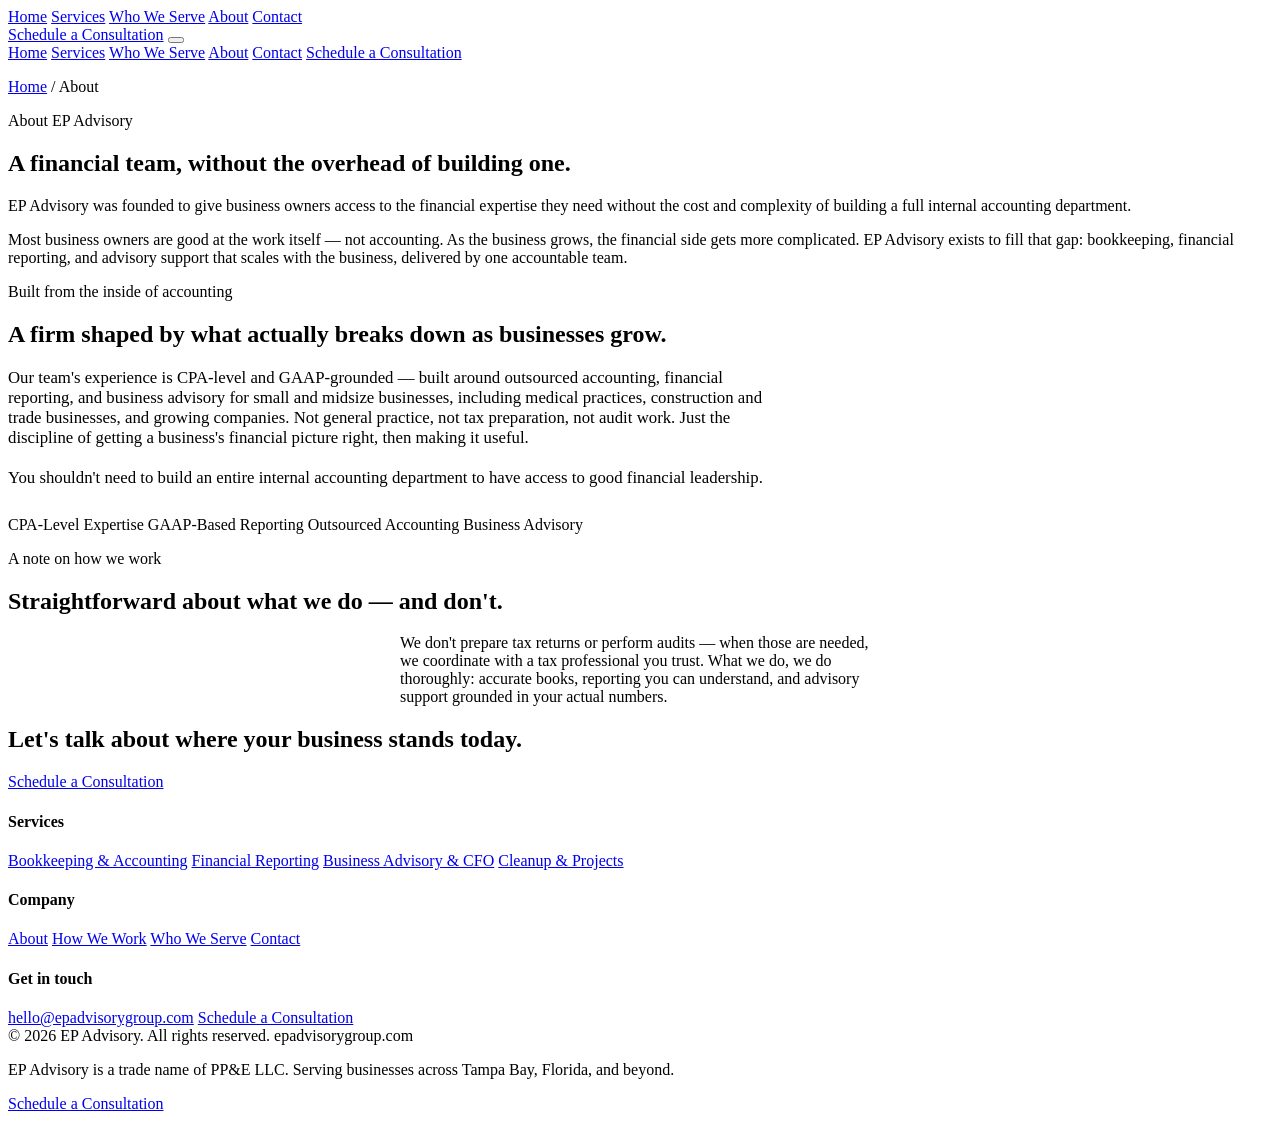
==== commit 5122a42f: "Add files via upload" ====
--- a/about.html
+++ b/about.html
@@ -19,7 +19,6 @@
 <header>
   <nav>
     <a href="index.html" class="logo-mark">
-      <span class="logo-icon" role="img" aria-label="EP Advisory monogram"></span>
       <span class="logo-word" role="img" aria-label="EP Advisory"></span>
     </a>
     <div class="nav-links">
@@ -27,7 +26,6 @@
       <a href="services.html">Services</a>
       <a href="who-we-serve.html">Who We Serve</a>
       <a href="about.html" class="active">About</a>
-      <a href="how-we-work.html">How We Work</a>
       <a href="contact.html">Contact</a>
     </div>
     <div class="nav-right">
@@ -41,7 +39,6 @@
       <a href="services.html">Services</a>
       <a href="who-we-serve.html">Who We Serve</a>
       <a href="about.html">About</a>
-      <a href="how-we-work.html">How We Work</a>
       <a href="contact.html">Contact</a>
       <a href="contact.html" class="btn btn-primary">Schedule a Consultation</a>
     </div>
@@ -62,8 +59,7 @@
     <div class="wrap">
       <div class="about-mission reveal">
         <p>EP Advisory was founded to give business owners access to the financial expertise they need without the cost and complexity of building a full internal accounting department.</p>
-        <p>Most business owners started their company because they're good at the work itself — construction, professional services, client work, operations. Not accounting. As the business grows, the financial side gets more complicated: a bookkeeper who records transactions but doesn't explain them, financial statements that don't quite make sense, cash-flow uncertainty, no real forecasting, no consistent month-end process, no one helping interpret profitability. Eventually, the business needs more than bookkeeping. It needs financial clarity.</p>
-        <p>EP Advisory exists to fill that gap — bookkeeping, financial reporting, and advisory support that scales with the business, delivered by one accountable team instead of a rotating cast of contractors.</p>
+        <p>Most business owners are good at the work itself — not accounting. As the business grows, the financial side gets more complicated. EP Advisory exists to fill that gap: bookkeeping, financial reporting, and advisory support that scales with the business, delivered by one accountable team.</p>
       </div>
     </div>
   </section>
@@ -75,12 +71,10 @@
         <h2>A firm shaped by what actually breaks down as businesses grow.</h2>
       </div>
       <div class="reveal" style="max-width:760px;">
-        <p style="font-size:1.05rem; color:var(--ink-soft); margin-bottom:20px;">EP Advisory was built from years of experience working inside accounting — seeing firsthand where business owners struggle with their financial information, where accounting processes break down as companies grow, and how much more useful financial reporting can become when someone takes the time to understand the business behind the numbers.</p>
-        <p style="font-size:1.05rem; color:var(--ink-soft); margin-bottom:20px;">That experience is CPA-level and GAAP-grounded, built specifically around outsourced accounting for small and midsize businesses — not general practice, not tax preparation, not audit work. Just the discipline of getting a business's financial picture right, then making it useful.</p>
+        <p style="font-size:1.05rem; color:var(--ink-soft); margin-bottom:20px;">Our team's experience is CPA-level and GAAP-grounded — built around outsourced accounting, financial reporting, and business advisory for small and midsize businesses, including medical practices, construction and trade businesses, and growing companies. Not general practice, not tax preparation, not audit work. Just the discipline of getting a business's financial picture right, then making it useful.</p>
         <p style="font-size:1.05rem; color:var(--ink-soft);">You shouldn't need to build an entire internal accounting department to have access to good financial leadership.</p>
         <div class="credentials-row" style="margin-top:28px;">
           <span class="credential-pill">CPA-Level Expertise</span>
-          <span class="credential-pill">5+ Years of Accounting Experience</span>
           <span class="credential-pill">GAAP-Based Reporting</span>
           <span class="credential-pill">Outsourced Accounting</span>
           <span class="credential-pill">Business Advisory</span>
@@ -93,8 +87,8 @@
     <div class="wrap">
       <div class="section-head center reveal">
         <p class="eyebrow">A note on how we work</p>
-        <h2>Confident, straightforward, and honest about what we do — and don't — do.</h2>
-        <p style="max-width:60ch; margin-left:auto; margin-right:auto;">EP Advisory is a bookkeeping, financial reporting, and business advisory firm. We don't prepare tax returns or perform audits — when those are needed, we're glad to coordinate with a tax professional you trust. What we do, we do thoroughly: accurate books, reporting you can understand, and advisory support grounded in your actual numbers.</p>
+        <h2>Straightforward about what we do — and don't.</h2>
+        <p style="max-width:60ch; margin-left:auto; margin-right:auto;">We don't prepare tax returns or perform audits — when those are needed, we coordinate with a tax professional you trust. What we do, we do thoroughly: accurate books, reporting you can understand, and advisory support grounded in your actual numbers.</p>
       </div>
     </div>
   </section>
@@ -113,7 +107,6 @@
   <div class="wrap">
     <div class="footer-top">
       <a href="index.html" class="footer-logo">
-        <span class="logo-icon invert" role="img" aria-label="EP Advisory monogram"></span>
         <span class="logo-word invert" role="img" aria-label="EP Advisory"></span>
       </a>
       <div class="footer-cols">
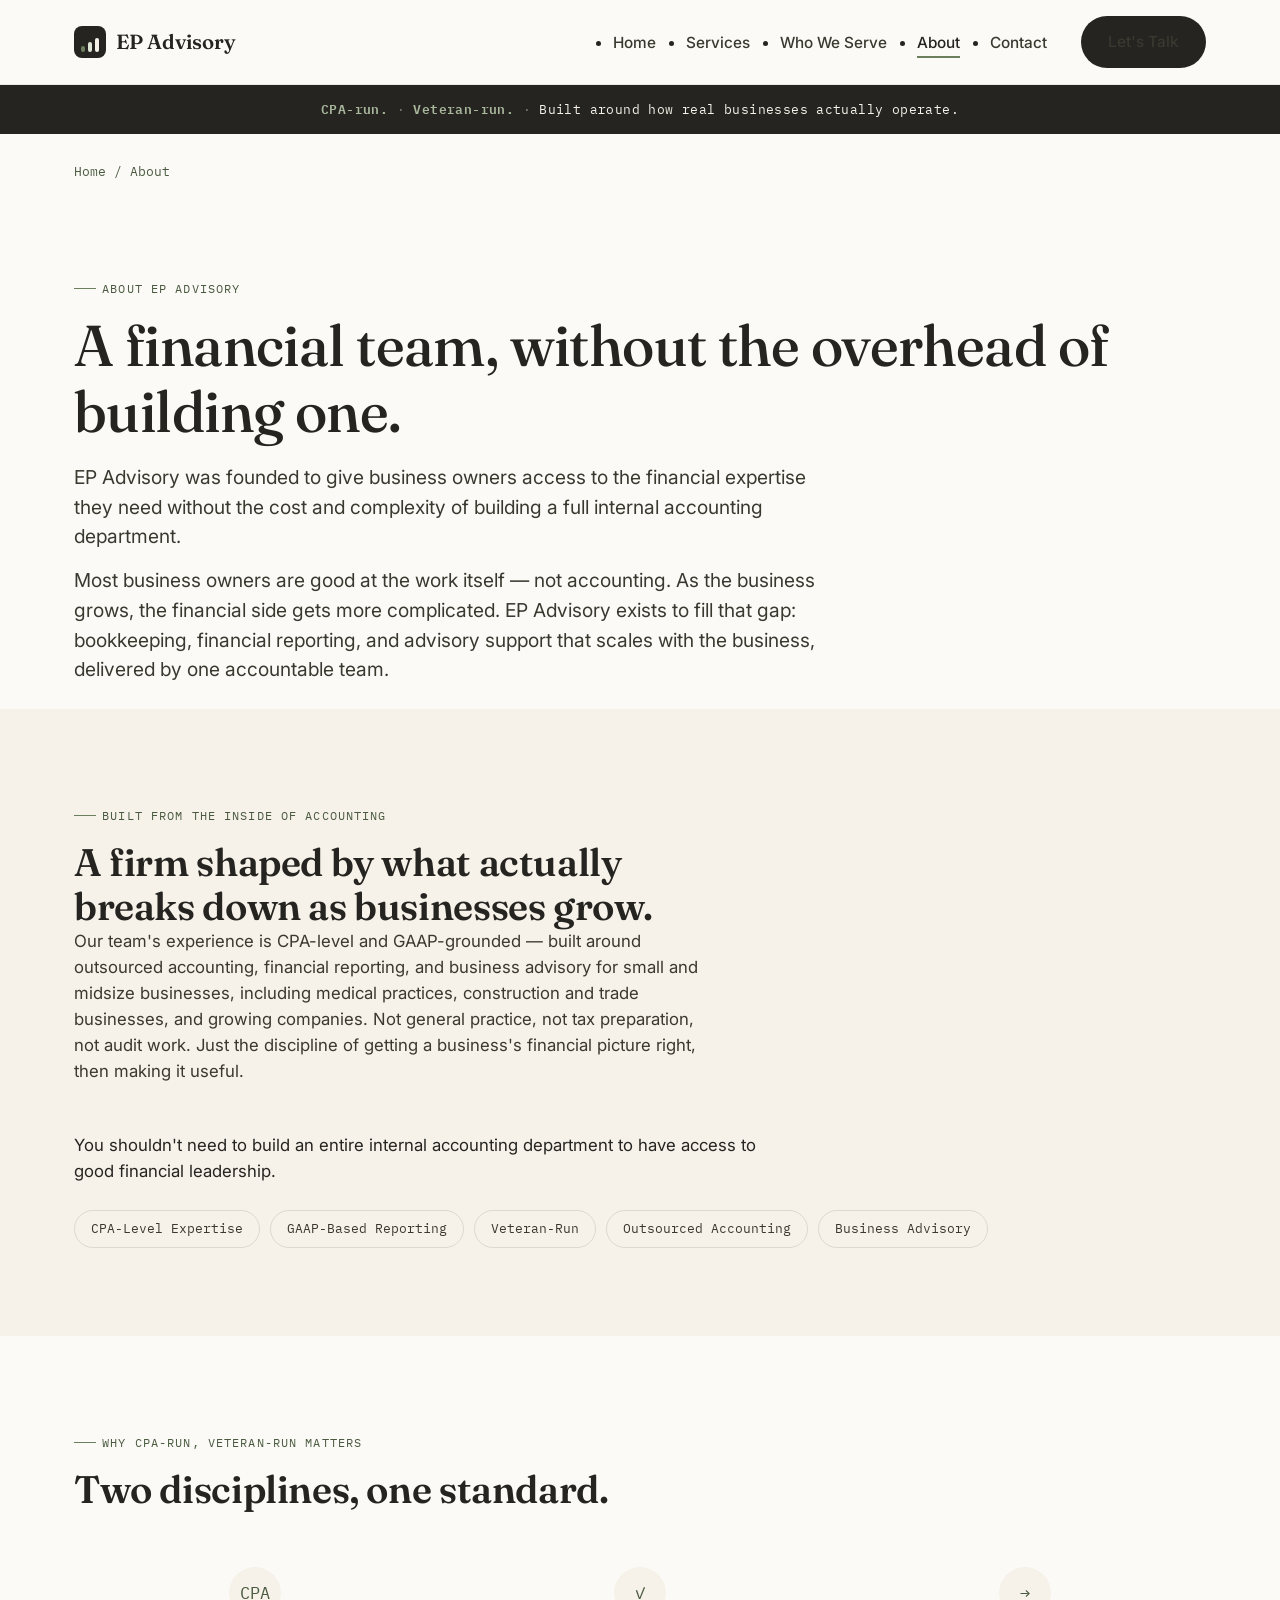
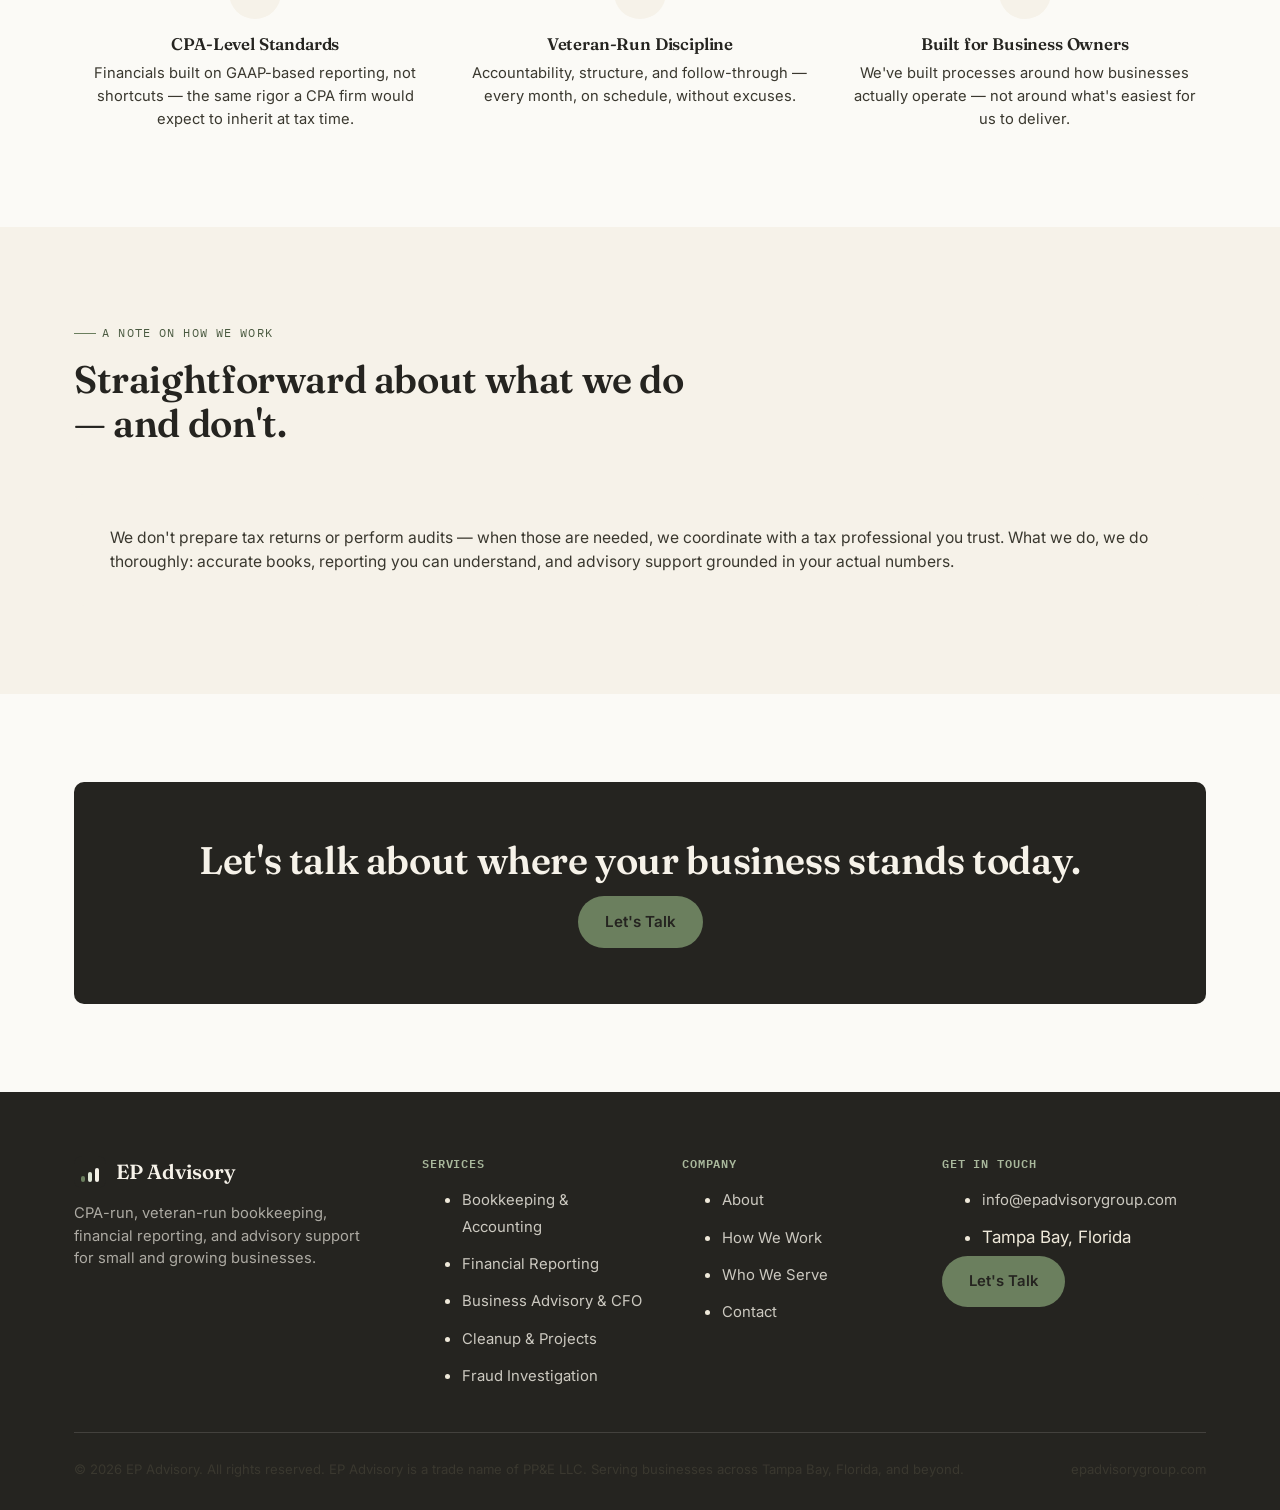
==== commit 8a7175cd: "Add files via upload" ====
--- a/about.html
+++ b/about.html
@@ -3,171 +3,208 @@
 <head>
 <meta charset="UTF-8">
 <meta name="viewport" content="width=device-width, initial-scale=1.0">
-<title>About | EP Advisory</title>
-<meta name="description" content="EP Advisory was founded to give business owners access to the financial expertise they need without the cost and complexity of building a full internal accounting department.">
-<link rel="icon" href="[data-uri]">
+<title>About | CPA-Run, Veteran-Run Financial Team | EP Advisory</title>
+<meta name="description" content="EP Advisory is a CPA-run, veteran-run firm built to give business owners access to the financial expertise they need without the cost of an internal accounting department.">
+<link rel="canonical" href="https://epadvisorygroup.com/about.html">
+
+<link rel="icon" href="/favicon.ico" sizes="any">
+<link rel="icon" href="/favicon-32.png" type="image/png" sizes="32x32">
+<link rel="apple-touch-icon" href="/apple-touch-icon.png">
+<meta name="theme-color" content="#252420">
+
+<meta property="og:type" content="website">
 <meta property="og:title" content="About | EP Advisory">
-<meta property="og:description" content="Outsourced accounting, financial reporting, and advisory — built to give business owners a financial team without the overhead.">
-<meta property="og:type" content="website">
+<meta property="og:description" content="CPA-run, veteran-run. Outsourced accounting, financial reporting, and advisory — built to give business owners a financial team without the overhead.">
+<meta property="og:url" content="https://epadvisorygroup.com/about.html">
+<meta property="og:image" content="https://epadvisorygroup.com/og-image.png">
+<meta name="twitter:card" content="summary_large_image">
+
 <link rel="preconnect" href="https://fonts.googleapis.com">
 <link rel="preconnect" href="https://fonts.gstatic.com" crossorigin>
-<link href="https://fonts.googleapis.com/css2?family=Fraunces:opsz,wght@9..144,300;9..144,400;9..144,440;9..144,500;9..144,600&family=Inter:wght@400;500;600;700&family=IBM+Plex+Mono:wght@400;500&display=swap" rel="stylesheet">
+<link href="https://fonts.googleapis.com/css2?family=Fraunces:opsz,wght@9..144,400;9..144,500;9..144,600&family=Inter:wght@400;500;600;700&family=IBM+Plex+Mono:wght@400;500&display=swap" rel="stylesheet">
 <link rel="stylesheet" href="styles.css">
+
+<script type="application/ld+json">
+{
+  "@context": "https://schema.org",
+  "@type": "BreadcrumbList",
+  "itemListElement": [
+    {"@type":"ListItem","position":1,"name":"Home","item":"https://epadvisorygroup.com/"},
+    {"@type":"ListItem","position":2,"name":"About","item":"https://epadvisorygroup.com/about.html"}
+  ]
+}
+</script>
 </head>
 <body>
-
-<header>
-  <nav>
-    <a href="index.html" class="logo-mark">
-      <span class="logo-word" role="img" aria-label="EP Advisory"></span>
+<a class="skip-link" href="#main">Skip to main content</a>
+
+<header class="site-header">
+  <div class="header-inner">
+    <a class="brand" href="index.html" aria-label="EP Advisory home">
+      <span class="brand-mark" aria-hidden="true"><span></span><span></span><span></span></span>
+      EP Advisory
     </a>
-    <div class="nav-links">
-      <a href="index.html">Home</a>
-      <a href="services.html">Services</a>
-      <a href="who-we-serve.html">Who We Serve</a>
-      <a href="about.html" class="active">About</a>
-      <a href="contact.html">Contact</a>
-    </div>
-    <div class="nav-right">
-      <a href="contact.html" class="btn btn-primary nav-cta">Schedule a Consultation</a>
-      <button class="mobile-toggle" id="mobileToggle" aria-label="Toggle menu" aria-expanded="false">
-        <span></span><span></span><span></span>
-      </button>
-    </div>
-    <div class="mobile-panel" id="mobilePanel">
-      <a href="index.html">Home</a>
-      <a href="services.html">Services</a>
-      <a href="who-we-serve.html">Who We Serve</a>
-      <a href="about.html">About</a>
-      <a href="contact.html">Contact</a>
-      <a href="contact.html" class="btn btn-primary">Schedule a Consultation</a>
-    </div>
+    <nav class="main-nav" aria-label="Primary">
+      <ul>
+        <li><a href="index.html">Home</a></li>
+        <li><a href="services.html">Services</a></li>
+        <li><a href="who-we-serve.html">Who We Serve</a></li>
+        <li><a href="about.html" aria-current="page">About</a></li>
+        <li><a href="contact.html">Contact</a></li>
+      </ul>
+      <a class="btn btn-primary header-cta desktop-only" href="contact.html">Let's Talk</a>
+    </nav>
+    <button class="nav-toggle" aria-label="Open menu" aria-expanded="false" aria-controls="mobile-drawer">
+      <svg viewBox="0 0 24 24" fill="none" stroke="currentColor" stroke-width="2" aria-hidden="true"><line x1="3" y1="6" x2="21" y2="6"/><line x1="3" y1="12" x2="21" y2="12"/><line x1="3" y1="18" x2="21" y2="18"/></svg>
+    </button>
+  </div>
+</header>
+
+<div class="mobile-drawer" id="mobile-drawer">
+  <div class="mobile-drawer-top">
+    <span class="brand"><span class="brand-mark" aria-hidden="true"><span></span><span></span><span></span></span>EP Advisory</span>
+    <button class="mobile-close" aria-label="Close menu"><svg viewBox="0 0 24 24" fill="none" stroke="currentColor" stroke-width="2" aria-hidden="true"><line x1="6" y1="6" x2="18" y2="18"/><line x1="6" y1="18" x2="18" y2="6"/></svg></button>
+  </div>
+  <nav aria-label="Mobile">
+    <ul>
+      <li><a href="index.html">Home</a></li>
+      <li><a href="services.html">Services</a></li>
+      <li><a href="who-we-serve.html">Who We Serve</a></li>
+      <li><a href="about.html">About</a></li>
+      <li><a href="contact.html">Contact</a></li>
+    </ul>
   </nav>
-</header>
-
-<main>
-
-  <section class="subhero">
-    <div class="wrap">
-      <p class="breadcrumb"><a href="index.html">Home</a> / About</p>
-      <p class="eyebrow">About EP Advisory</p>
+  <a class="btn btn-primary" href="contact.html">Let's Talk</a>
+</div>
+
+<div class="trust-bar">
+  <div class="container">
+    <p><strong>CPA-run.</strong> <span class="trust-dot">·</span> <strong>Veteran-run.</strong> <span class="trust-dot">·</span> Built around how real businesses actually operate.</p>
+  </div>
+</div>
+
+<main id="main">
+  <div class="container breadcrumb"><a href="index.html">Home</a> / About</div>
+
+  <section style="padding-bottom: 24px;">
+    <div class="container">
+      <span class="eyebrow">About EP Advisory</span>
       <h1>A financial team, without the overhead of building one.</h1>
+      <p class="about-lede" style="margin-top:18px;">EP Advisory was founded to give business owners access to the financial expertise they need without the cost and complexity of building a full internal accounting department.</p>
+      <p class="about-lede" style="margin-top:14px;">Most business owners are good at the work itself — not accounting. As the business grows, the financial side gets more complicated. EP Advisory exists to fill that gap: bookkeeping, financial reporting, and advisory support that scales with the business, delivered by one accountable team.</p>
+    </div>
+  </section>
+
+  <section style="background: var(--cream);">
+    <div class="container">
+      <div class="section-head">
+        <span class="eyebrow">Built from the inside of accounting</span>
+        <h2>A firm shaped by what actually breaks down as businesses grow.</h2>
+        <p>Our team's experience is CPA-level and GAAP-grounded — built around outsourced accounting, financial reporting, and business advisory for small and midsize businesses, including medical practices, construction and trade businesses, and growing companies. Not general practice, not tax preparation, not audit work. Just the discipline of getting a business's financial picture right, then making it useful.</p>
+      </div>
+      <p style="max-width: 62ch; font-size: 1.05rem; color: var(--charcoal);">You shouldn't need to build an entire internal accounting department to have access to good financial leadership.</p>
+      <div class="credential-tags">
+        <span>CPA-Level Expertise</span>
+        <span>GAAP-Based Reporting</span>
+        <span>Veteran-Run</span>
+        <span>Outsourced Accounting</span>
+        <span>Business Advisory</span>
+      </div>
     </div>
   </section>
 
   <section>
-    <div class="wrap">
-      <div class="about-mission reveal">
-        <p>EP Advisory was founded to give business owners access to the financial expertise they need without the cost and complexity of building a full internal accounting department.</p>
-        <p>Most business owners are good at the work itself — not accounting. As the business grows, the financial side gets more complicated. EP Advisory exists to fill that gap: bookkeeping, financial reporting, and advisory support that scales with the business, delivered by one accountable team.</p>
-      </div>
-    </div>
-  </section>
-
-  <section class="on-sage">
-    <div class="wrap">
-      <div class="section-head reveal">
-        <p class="eyebrow">Built from the inside of accounting</p>
-        <h2>A firm shaped by what actually breaks down as businesses grow.</h2>
-      </div>
-      <div class="reveal" style="max-width:760px;">
-        <p style="font-size:1.05rem; color:var(--ink-soft); margin-bottom:20px;">Our team's experience is CPA-level and GAAP-grounded — built around outsourced accounting, financial reporting, and business advisory for small and midsize businesses, including medical practices, construction and trade businesses, and growing companies. Not general practice, not tax preparation, not audit work. Just the discipline of getting a business's financial picture right, then making it useful.</p>
-        <p style="font-size:1.05rem; color:var(--ink-soft);">You shouldn't need to build an entire internal accounting department to have access to good financial leadership.</p>
-        <div class="credentials-row" style="margin-top:28px;">
-          <span class="credential-pill">CPA-Level Expertise</span>
-          <span class="credential-pill">GAAP-Based Reporting</span>
-          <span class="credential-pill">Outsourced Accounting</span>
-          <span class="credential-pill">Business Advisory</span>
-        </div>
+    <div class="container">
+      <div class="section-head">
+        <span class="eyebrow">Why CPA-run, veteran-run matters</span>
+        <h2>Two disciplines, one standard.</h2>
+      </div>
+      <div class="pillars-grid">
+        <div class="pillar-card">
+          <div class="pillar-icon" aria-hidden="true">CPA</div>
+          <h3>CPA-Level Standards</h3>
+          <p>Financials built on GAAP-based reporting, not shortcuts — the same rigor a CPA firm would expect to inherit at tax time.</p>
+        </div>
+        <div class="pillar-card">
+          <div class="pillar-icon" aria-hidden="true">✓</div>
+          <h3>Veteran-Run Discipline</h3>
+          <p>Accountability, structure, and follow-through — every month, on schedule, without excuses.</p>
+        </div>
+        <div class="pillar-card">
+          <div class="pillar-icon" aria-hidden="true">→</div>
+          <h3>Built for Business Owners</h3>
+          <p>We've built processes around how businesses actually operate — not around what's easiest for us to deliver.</p>
+        </div>
+      </div>
+    </div>
+  </section>
+
+  <section style="background: var(--cream);">
+    <div class="container">
+      <div class="section-head">
+        <span class="eyebrow">A note on how we work</span>
+        <h2>Straightforward about what we do — and don't.</h2>
+      </div>
+      <div class="disclosure-box">
+        <p>We don't prepare tax returns or perform audits — when those are needed, we coordinate with a tax professional you trust. What we do, we do thoroughly: accurate books, reporting you can understand, and advisory support grounded in your actual numbers.</p>
       </div>
     </div>
   </section>
 
   <section>
-    <div class="wrap">
-      <div class="section-head center reveal">
-        <p class="eyebrow">A note on how we work</p>
-        <h2>Straightforward about what we do — and don't.</h2>
-        <p style="max-width:60ch; margin-left:auto; margin-right:auto;">We don't prepare tax returns or perform audits — when those are needed, we coordinate with a tax professional you trust. What we do, we do thoroughly: accurate books, reporting you can understand, and advisory support grounded in your actual numbers.</p>
-      </div>
-    </div>
-  </section>
-
-  <!-- CTA -->
-  <div class="cta-banner">
-    <div class="wrap">
-      <h2>Let's talk about where your business stands today.</h2>
-      <a href="contact.html" class="btn btn-sage">Schedule a Consultation</a>
-    </div>
-  </div>
-
+    <div class="container">
+      <div class="cta-band">
+        <h2>Let's talk about where your business stands today.</h2>
+        <div class="cta-actions">
+          <a class="btn btn-primary" href="contact.html">Let's Talk</a>
+        </div>
+      </div>
+    </div>
+  </section>
 </main>
 
-<footer>
-  <div class="wrap">
+<footer class="site-footer">
+  <div class="container">
     <div class="footer-top">
-      <a href="index.html" class="footer-logo">
-        <span class="logo-word invert" role="img" aria-label="EP Advisory"></span>
-      </a>
-      <div class="footer-cols">
-        <div class="footer-col">
-          <h4>Services</h4>
-          <a href="services.html#bookkeeping">Bookkeeping &amp; Accounting</a>
-          <a href="services.html#reporting">Financial Reporting</a>
-          <a href="services.html#advisory">Business Advisory &amp; CFO</a>
-          <a href="services.html#cleanup">Cleanup &amp; Projects</a>
-        </div>
-        <div class="footer-col">
-          <h4>Company</h4>
-          <a href="about.html">About</a>
-          <a href="how-we-work.html">How We Work</a>
-          <a href="who-we-serve.html">Who We Serve</a>
-          <a href="contact.html">Contact</a>
-        </div>
-        <div class="footer-col">
-          <h4>Get in touch</h4>
-          <a href="mailto:hello@epadvisorygroup.com">hello@epadvisorygroup.com</a>
-          <a href="contact.html">Schedule a Consultation</a>
-        </div>
+      <div class="footer-brand">
+        <span class="brand"><span class="brand-mark" aria-hidden="true"><span></span><span></span><span></span></span>EP Advisory</span>
+        <p>CPA-run, veteran-run bookkeeping, financial reporting, and advisory support for small and growing businesses.</p>
+      </div>
+      <div class="footer-col">
+        <h4>Services</h4>
+        <ul>
+          <li><a href="services.html#bookkeeping">Bookkeeping &amp; Accounting</a></li>
+          <li><a href="services.html#reporting">Financial Reporting</a></li>
+          <li><a href="services.html#advisory">Business Advisory &amp; CFO</a></li>
+          <li><a href="services.html#cleanup">Cleanup &amp; Projects</a></li>
+          <li><a href="services.html#fraud">Fraud Investigation</a></li>
+        </ul>
+      </div>
+      <div class="footer-col">
+        <h4>Company</h4>
+        <ul>
+          <li><a href="about.html">About</a></li>
+          <li><a href="how-we-work.html">How We Work</a></li>
+          <li><a href="who-we-serve.html">Who We Serve</a></li>
+          <li><a href="contact.html">Contact</a></li>
+        </ul>
+      </div>
+      <div class="footer-col">
+        <h4>Get in Touch</h4>
+        <ul>
+          <li><a href="mailto:info@epadvisorygroup.com">info@epadvisorygroup.com</a></li>
+          <li>Tampa Bay, Florida</li>
+        </ul>
+        <a class="btn btn-primary" href="contact.html">Let's Talk</a>
       </div>
     </div>
     <div class="footer-bottom">
-      <span>© 2026 EP Advisory. All rights reserved.</span>
-      <span>epadvisorygroup.com</span>
-    </div>
-    <p class="footer-legal">EP Advisory is a trade name of PP&amp;E LLC. Serving businesses across Tampa Bay, Florida, and beyond.</p>
+      <p>&copy; 2026 EP Advisory. All rights reserved. EP Advisory is a trade name of PP&amp;E LLC. Serving businesses across Tampa Bay, Florida, and beyond.</p>
+      <p>epadvisorygroup.com</p>
+    </div>
   </div>
 </footer>
 
-<div class="sticky-cta">
-  <a href="contact.html" class="btn btn-primary">Schedule a Consultation</a>
-</div>
-
-<script>
-  const toggle = document.getElementById('mobileToggle');
-  const panel = document.getElementById('mobilePanel');
-  toggle.addEventListener('click', () => {
-    const isOpen = panel.classList.toggle('open');
-    toggle.classList.toggle('open', isOpen);
-    toggle.setAttribute('aria-expanded', isOpen);
-  });
-  panel.querySelectorAll('a').forEach(a => a.addEventListener('click', () => {
-    panel.classList.remove('open');
-    toggle.classList.remove('open');
-    toggle.setAttribute('aria-expanded', 'false');
-  }));
-
-  const revealEls = document.querySelectorAll('.reveal');
-  const io = new IntersectionObserver((entries) => {
-    entries.forEach(entry => {
-      if(entry.isIntersecting){
-        entry.target.classList.add('in');
-        io.unobserve(entry.target);
-      }
-    });
-  }, {threshold:0.15});
-  revealEls.forEach(el => io.observe(el));
-</script>
-
+<script src="script.js"></script>
 </body>
 </html>
--- a/styles.css
+++ b/styles.css
@@ -0,0 +1,474 @@
+/* ============================================================
+   EP ADVISORY — SHARED STYLESHEET
+   Palette: sage green / cream / charcoal
+   Type: Fraunces (display), Inter (body), IBM Plex Mono (data/labels)
+   ============================================================ */
+
+:root {
+  /* Color tokens */
+  --charcoal: #252420;
+  --charcoal-soft: #3a382f;
+  --sage: #6b7f5e;
+  --sage-dark: #4a5a40;
+  --sage-light: #a9b89c;
+  --cream: #f6f2e9;
+  --cream-warm: #efe9da;
+  --white: #fbfaf6;
+  --line: rgba(37, 36, 32, 0.12);
+  --line-soft: rgba(37, 36, 32, 0.08);
+
+  /* Type */
+  --font-display: "Fraunces", Georgia, "Times New Roman", serif;
+  --font-body: "Inter", -apple-system, BlinkMacSystemFont, "Segoe UI", sans-serif;
+  --font-mono: "IBM Plex Mono", ui-monospace, "SFMono-Regular", Menlo, monospace;
+
+  /* Scale */
+  --radius: 10px;
+  --radius-sm: 6px;
+  --max-width: 1180px;
+  --shadow-sm: 0 1px 2px rgba(37, 36, 32, 0.06);
+  --shadow-md: 0 8px 24px rgba(37, 36, 32, 0.08);
+  --ease: cubic-bezier(0.4, 0, 0.2, 1);
+}
+
+/* ---------- Reset ---------- */
+*, *::before, *::after { box-sizing: border-box; }
+html { scroll-behavior: smooth; }
+@media (prefers-reduced-motion: reduce) {
+  html { scroll-behavior: auto; }
+  *, *::before, *::after { animation-duration: 0.01ms !important; animation-iteration-count: 1 !important; transition-duration: 0.01ms !important; scroll-behavior: auto !important; }
+}
+body, h1, h2, h3, h4, p, figure, blockquote, dl, dd, ul, ol { margin: 0; }
+ul[class], ol[class] { padding: 0; list-style: none; }
+img, picture, svg { display: block; max-width: 100%; }
+input, button, textarea, select { font: inherit; color: inherit; }
+button { cursor: pointer; }
+a { color: inherit; text-decoration: none; }
+
+body {
+  font-family: var(--font-body);
+  background: var(--white);
+  color: var(--charcoal);
+  line-height: 1.55;
+  -webkit-font-smoothing: antialiased;
+  font-size: 17px;
+}
+
+h1, h2, h3, h4 {
+  font-family: var(--font-display);
+  font-weight: 600;
+  color: var(--charcoal);
+  line-height: 1.15;
+  letter-spacing: -0.01em;
+}
+
+h1 { font-size: clamp(2.4rem, 5vw, 3.6rem); font-weight: 500; }
+h2 { font-size: clamp(1.7rem, 3.2vw, 2.4rem); }
+h3 { font-size: 1.25rem; }
+
+p { color: var(--charcoal-soft); }
+
+.eyebrow {
+  font-family: var(--font-mono);
+  font-size: 0.78rem;
+  letter-spacing: 0.09em;
+  text-transform: uppercase;
+  color: var(--sage-dark);
+  display: inline-flex;
+  align-items: center;
+  gap: 0.5em;
+  margin-bottom: 0.9rem;
+}
+.eyebrow::before {
+  content: "";
+  width: 22px;
+  height: 1px;
+  background: var(--sage);
+  display: inline-block;
+}
+
+.container {
+  max-width: var(--max-width);
+  margin: 0 auto;
+  padding: 0 24px;
+}
+
+section { padding: 88px 0; }
+@media (max-width: 720px) { section { padding: 56px 0; } }
+
+/* Visually-hidden but accessible */
+.sr-only {
+  position: absolute; width: 1px; height: 1px; padding: 0; margin: -1px;
+  overflow: hidden; clip: rect(0,0,0,0); white-space: nowrap; border: 0;
+}
+
+/* Skip link */
+.skip-link {
+  position: absolute; left: -999px; top: 0; background: var(--charcoal); color: var(--cream);
+  padding: 12px 20px; z-index: 1000; border-radius: 0 0 8px 0;
+}
+.skip-link:focus { left: 0; }
+
+/* Focus states */
+a:focus-visible, button:focus-visible, input:focus-visible, textarea:focus-visible, select:focus-visible {
+  outline: 2px solid var(--sage-dark);
+  outline-offset: 3px;
+  border-radius: 4px;
+}
+
+/* ---------- Buttons ---------- */
+.btn {
+  display: inline-flex;
+  align-items: center;
+  gap: 8px;
+  font-family: var(--font-body);
+  font-weight: 600;
+  font-size: 0.95rem;
+  padding: 13px 26px;
+  border-radius: 999px;
+  border: 1px solid transparent;
+  transition: transform 0.18s var(--ease), background 0.18s var(--ease), border-color 0.18s var(--ease), color 0.18s var(--ease);
+  white-space: nowrap;
+}
+.btn-primary { background: var(--charcoal); color: var(--cream); }
+.btn-primary:hover { background: var(--sage-dark); transform: translateY(-1px); }
+.btn-secondary { background: transparent; color: var(--charcoal); border-color: var(--line); }
+.btn-secondary:hover { border-color: var(--charcoal); transform: translateY(-1px); }
+.btn-ghost { background: transparent; color: var(--sage-dark); padding: 13px 4px; }
+.btn-ghost:hover { color: var(--charcoal); }
+.btn-ghost::after { content: "→"; margin-left: 2px; transition: transform 0.18s var(--ease); }
+.btn-ghost:hover::after { transform: translateX(3px); }
+
+/* ---------- Header ---------- */
+.site-header {
+  position: sticky;
+  top: 0;
+  z-index: 100;
+  background: rgba(251, 250, 246, 0.92);
+  backdrop-filter: saturate(140%) blur(10px);
+  border-bottom: 1px solid var(--line-soft);
+}
+.header-inner {
+  display: flex;
+  align-items: center;
+  justify-content: space-between;
+  padding: 16px 24px;
+  max-width: var(--max-width);
+  margin: 0 auto;
+}
+.brand {
+  display: flex;
+  align-items: center;
+  gap: 10px;
+  font-family: var(--font-display);
+  font-size: 1.28rem;
+  font-weight: 600;
+  color: var(--charcoal);
+}
+.brand-mark {
+  width: 32px; height: 32px; border-radius: 8px;
+  background: var(--charcoal);
+  display: flex; align-items: flex-end; justify-content: center;
+  gap: 3px; padding: 6px 5px;
+  flex-shrink: 0;
+}
+.brand-mark span { display: block; width: 4px; background: var(--sage-light); border-radius: 2px; }
+.brand-mark span:nth-child(1) { height: 6px; background: var(--sage); }
+.brand-mark span:nth-child(2) { height: 10px; background: #dfe6d6; }
+.brand-mark span:nth-child(3) { height: 14px; background: var(--cream); }
+
+.main-nav { display: flex; align-items: center; gap: 34px; }
+.main-nav ul { display: flex; gap: 30px; }
+.main-nav a {
+  font-size: 0.96rem; font-weight: 500; color: var(--charcoal-soft);
+  transition: color 0.18s var(--ease);
+  position: relative;
+}
+.main-nav a:hover, .main-nav a[aria-current="page"] { color: var(--charcoal); }
+.main-nav a[aria-current="page"]::after {
+  content: ""; position: absolute; left: 0; right: 0; bottom: -6px; height: 2px; background: var(--sage);
+}
+.nav-toggle { display: none; }
+
+@media (max-width: 880px) {
+  .main-nav ul { display: none; }
+  .nav-toggle {
+    display: inline-flex; align-items: center; justify-content: center;
+    width: 42px; height: 42px; border-radius: 8px; border: 1px solid var(--line);
+    background: transparent;
+  }
+  .nav-toggle svg { width: 20px; height: 20px; }
+  .header-cta.desktop-only { display: none; }
+  .mobile-drawer {
+    position: fixed; inset: 0; background: var(--white); z-index: 200;
+    display: flex; flex-direction: column; padding: 20px 24px 40px;
+    transform: translateX(100%); transition: transform 0.28s var(--ease);
+  }
+  .mobile-drawer.open { transform: translateX(0); }
+  .mobile-drawer-top { display: flex; justify-content: space-between; align-items: center; margin-bottom: 40px; }
+  .mobile-drawer nav ul { display: flex; flex-direction: column; gap: 4px; }
+  .mobile-drawer nav a { display: block; padding: 16px 4px; font-size: 1.25rem; font-family: var(--font-display); border-bottom: 1px solid var(--line-soft); }
+  .mobile-drawer .btn-primary { margin-top: 28px; width: 100%; justify-content: center; }
+  .mobile-close { width: 42px; height: 42px; border-radius: 8px; border: 1px solid var(--line); background: transparent; display: flex; align-items: center; justify-content: center; }
+}
+@media (min-width: 881px) { .mobile-drawer, .mobile-close { display: none; } }
+
+/* ---------- Breadcrumb ---------- */
+.breadcrumb {
+  font-family: var(--font-mono);
+  font-size: 0.8rem;
+  color: var(--sage-dark);
+  padding-top: 28px;
+}
+.breadcrumb a { color: var(--sage-dark); }
+.breadcrumb a:hover { color: var(--charcoal); }
+
+/* ---------- Trust bar ---------- */
+.trust-bar {
+  background: var(--charcoal);
+  color: var(--cream);
+}
+.trust-bar .container {
+  display: flex; flex-wrap: wrap; align-items: center; justify-content: center;
+  gap: 10px 28px;
+  padding-top: 14px; padding-bottom: 14px;
+  text-align: center;
+}
+.trust-bar p {
+  color: var(--cream);
+  font-family: var(--font-mono);
+  font-size: 0.82rem;
+  letter-spacing: 0.03em;
+  margin: 0;
+}
+.trust-bar strong { color: var(--sage-light); font-weight: 600; }
+.trust-dot { color: var(--sage-light); opacity: 0.6; }
+
+/* ---------- Hero ---------- */
+.hero { padding: 72px 0 64px; overflow: hidden; }
+.hero-grid {
+  display: grid; grid-template-columns: 1.05fr 0.95fr; gap: 56px; align-items: center;
+}
+@media (max-width: 940px) { .hero-grid { grid-template-columns: 1fr; gap: 40px; } }
+
+.hero h1 { margin-bottom: 22px; }
+.hero h1 em { font-style: italic; color: var(--sage-dark); }
+.hero-lede { font-size: 1.15rem; max-width: 46ch; margin-bottom: 30px; }
+.hero-tags { display: flex; flex-wrap: wrap; gap: 10px; margin-bottom: 34px; }
+.hero-tags span {
+  font-family: var(--font-mono); font-size: 0.78rem; letter-spacing: 0.03em;
+  border: 1px solid var(--line); border-radius: 999px; padding: 7px 14px; color: var(--charcoal-soft);
+}
+.hero-actions { display: flex; flex-wrap: wrap; gap: 16px; align-items: center; }
+
+.hero-visual { position: relative; }
+.hero-visual svg { width: 100%; height: auto; }
+
+/* ---------- Section headers ---------- */
+.section-head { max-width: 640px; margin-bottom: 48px; }
+.section-head.center { margin-left: auto; margin-right: auto; text-align: center; }
+.section-head p { font-size: 1.05rem; }
+
+/* ---------- Journey (Start / Grow / Scale) ---------- */
+.journey-band { background: var(--cream); }
+.journey-grid { display: grid; grid-template-columns: repeat(3, 1fr); gap: 1px; background: var(--line); border: 1px solid var(--line); border-radius: var(--radius); overflow: hidden; }
+@media (max-width: 780px) { .journey-grid { grid-template-columns: 1fr; } }
+.journey-card {
+  background: var(--white); padding: 36px 32px; position: relative;
+}
+.journey-card .stage-label {
+  font-family: var(--font-mono); font-size: 0.78rem; letter-spacing: 0.08em; text-transform: uppercase;
+  color: var(--sage-dark); display: block; margin-bottom: 14px;
+}
+.journey-card h3 { margin-bottom: 10px; }
+.journey-card p { font-size: 0.95rem; margin-bottom: 16px; }
+.journey-card .stage-tags { font-family: var(--font-mono); font-size: 0.78rem; color: var(--charcoal-soft); opacity: 0.8; line-height: 1.6; }
+.journey-card .stage-arrow { position: absolute; right: -1px; top: 50%; transform: translate(50%, -50%); width: 26px; height: 26px; background: var(--white); border: 1px solid var(--line); border-radius: 50%; display: flex; align-items: center; justify-content: center; font-size: 0.85rem; z-index: 2; color: var(--sage-dark); }
+@media (max-width: 780px) { .journey-card .stage-arrow { display: none; } }
+
+/* ---------- Books Should Tell You Something ---------- */
+.clarity-section { }
+.clarity-flow {
+  display: grid; grid-template-columns: repeat(4, 1fr); gap: 20px; margin-top: 8px;
+}
+@media (max-width: 900px) { .clarity-flow { grid-template-columns: 1fr 1fr; } }
+@media (max-width: 560px) { .clarity-flow { grid-template-columns: 1fr; } }
+.clarity-step {
+  background: var(--white); border: 1px solid var(--line); border-radius: var(--radius);
+  padding: 28px 22px; position: relative;
+}
+.clarity-step .step-index { font-family: var(--font-mono); font-size: 0.78rem; color: var(--sage-dark); margin-bottom: 14px; display: block; }
+.clarity-step h3 { font-size: 1.08rem; margin-bottom: 8px; }
+.clarity-step p { font-size: 0.92rem; }
+.clarity-connector {
+  display: none;
+}
+@media (min-width: 901px) {
+  .clarity-flow { position: relative; }
+  .clarity-step:not(:last-child)::after {
+    content: "→"; position: absolute; right: -22px; top: 32px; color: var(--sage); font-size: 1rem;
+  }
+}
+.clarity-outcome {
+  margin-top: 40px; background: var(--charcoal); color: var(--cream); border-radius: var(--radius);
+  padding: 36px 40px; display: flex; align-items: center; justify-content: space-between; gap: 24px; flex-wrap: wrap;
+}
+.clarity-outcome p { color: var(--cream); font-size: 1.05rem; max-width: 52ch; margin: 0; }
+.clarity-outcome strong { color: var(--sage-light); }
+
+/* ---------- Services grid (home teaser) ---------- */
+.services-grid { display: grid; grid-template-columns: repeat(4, 1fr); gap: 22px; }
+@media (max-width: 980px) { .services-grid { grid-template-columns: 1fr 1fr; } }
+@media (max-width: 560px) { .services-grid { grid-template-columns: 1fr; } }
+.service-card {
+  border: 1px solid var(--line); border-radius: var(--radius); padding: 28px 24px;
+  transition: border-color 0.2s var(--ease), transform 0.2s var(--ease), box-shadow 0.2s var(--ease);
+  background: var(--white);
+}
+.service-card:hover { border-color: var(--sage); transform: translateY(-3px); box-shadow: var(--shadow-md); }
+.service-card .num { font-family: var(--font-mono); font-size: 0.78rem; color: var(--sage-dark); }
+.service-card h3 { margin: 14px 0 8px; font-size: 1.12rem; }
+.service-card p { font-size: 0.93rem; margin-bottom: 16px; }
+
+/* ---------- Human positioning section ---------- */
+.human-section { background: var(--cream); }
+.human-grid { display: grid; grid-template-columns: 1fr 1fr; gap: 60px; align-items: start; }
+@media (max-width: 880px) { .human-grid { grid-template-columns: 1fr; gap: 32px; } }
+.human-list { display: grid; gap: 22px; }
+.human-list li { display: flex; gap: 14px; align-items: flex-start; }
+.human-list .dot { width: 8px; height: 8px; border-radius: 50%; background: var(--sage); margin-top: 9px; flex-shrink: 0; }
+.human-list p { margin: 0; font-size: 0.98rem; }
+
+/* ---------- Who we serve grid ---------- */
+.industry-grid { display: grid; grid-template-columns: repeat(3, 1fr); gap: 22px; }
+@media (max-width: 940px) { .industry-grid { grid-template-columns: 1fr 1fr; } }
+@media (max-width: 620px) { .industry-grid { grid-template-columns: 1fr; } }
+.industry-card { border: 1px solid var(--line); border-radius: var(--radius); padding: 26px 24px; background: var(--white); }
+.industry-card .eyebrow { margin-bottom: 10px; }
+.industry-card h3 { margin-bottom: 8px; font-size: 1.1rem; }
+.industry-card > p { font-size: 0.93rem; margin-bottom: 18px; }
+.industry-points { display: grid; gap: 12px; }
+.industry-points dt { font-weight: 600; font-size: 0.88rem; color: var(--charcoal); }
+.industry-points dd { font-size: 0.86rem; margin: 2px 0 0; color: var(--charcoal-soft); }
+
+/* ---------- Process (How We Work) ---------- */
+.process-list { display: grid; gap: 0; border-top: 1px solid var(--line); }
+.process-row {
+  display: grid; grid-template-columns: 90px 1fr; gap: 24px; padding: 30px 0; border-bottom: 1px solid var(--line);
+}
+.process-row .step-num { font-family: var(--font-mono); font-size: 1rem; color: var(--sage-dark); padding-top: 4px; }
+.process-row h3 { margin-bottom: 8px; }
+.process-row p { max-width: 60ch; }
+
+/* ---------- Values / pillars (Design psychology cards) ---------- */
+.pillars-grid { display: grid; grid-template-columns: repeat(3, 1fr); gap: 22px; }
+@media (max-width: 780px) { .pillars-grid { grid-template-columns: 1fr; } }
+.pillar-card { text-align: center; padding: 8px; }
+.pillar-card .pillar-icon {
+  width: 52px; height: 52px; border-radius: 50%; background: var(--cream); display: flex; align-items: center;
+  justify-content: center; margin: 0 auto 16px; color: var(--sage-dark); font-family: var(--font-mono); font-size: 1.05rem;
+}
+.pillar-card h3 { margin-bottom: 8px; font-size: 1.05rem; }
+.pillar-card p { font-size: 0.92rem; }
+
+/* ---------- Service detail page ---------- */
+.service-detail {
+  border-top: 1px solid var(--line); padding: 64px 0;
+}
+.service-detail:first-of-type { border-top: none; }
+.service-detail-head { display: grid; grid-template-columns: 120px 1fr; gap: 28px; margin-bottom: 36px; }
+@media (max-width: 700px) { .service-detail-head { grid-template-columns: 1fr; gap: 10px; } }
+.service-detail-head .label { font-family: var(--font-mono); font-size: 0.85rem; color: var(--sage-dark); }
+.service-detail-columns { display: grid; grid-template-columns: repeat(2, 1fr); gap: 40px; margin-bottom: 32px; }
+@media (max-width: 780px) { .service-detail-columns { grid-template-columns: 1fr; } }
+.service-detail-columns h4 { font-family: var(--font-mono); font-size: 0.8rem; text-transform: uppercase; letter-spacing: 0.06em; color: var(--sage-dark); margin-bottom: 10px; }
+.service-detail-columns p { font-size: 0.98rem; }
+.service-lists { display: grid; grid-template-columns: repeat(2, 1fr); gap: 40px; }
+@media (max-width: 780px) { .service-lists { grid-template-columns: 1fr; } }
+.service-lists h4 { font-family: var(--font-mono); font-size: 0.8rem; text-transform: uppercase; letter-spacing: 0.06em; color: var(--sage-dark); margin-bottom: 14px; }
+.service-lists ul { display: grid; gap: 10px; }
+.service-lists li { font-size: 0.94rem; padding-left: 20px; position: relative; color: var(--charcoal-soft); }
+.service-lists li::before { content: "—"; position: absolute; left: 0; color: var(--sage); }
+.service-fraud { background: var(--cream); border-radius: var(--radius); padding: 40px; }
+.service-note { font-size: 0.86rem; color: var(--charcoal-soft); margin-top: 14px; font-style: italic; }
+
+/* ---------- CTA band ---------- */
+.cta-band {
+  background: var(--charcoal); color: var(--cream); border-radius: var(--radius);
+  padding: 56px 48px; text-align: center; margin: 0 auto;
+}
+.cta-band h2 { color: var(--cream); margin-bottom: 14px; }
+.cta-band p { color: var(--sage-light); max-width: 52ch; margin: 0 auto 28px; }
+.cta-band .btn-primary { background: var(--sage); color: var(--charcoal); }
+.cta-band .btn-primary:hover { background: var(--sage-light); }
+.cta-band .btn-secondary { border-color: rgba(246,242,233,0.3); color: var(--cream); }
+.cta-band .btn-secondary:hover { border-color: var(--cream); }
+.cta-actions { display: flex; gap: 16px; justify-content: center; flex-wrap: wrap; }
+
+/* ---------- About page ---------- */
+.about-lede { font-size: 1.2rem; max-width: 62ch; }
+.credential-tags { display: flex; flex-wrap: wrap; gap: 10px; margin-top: 26px; }
+.credential-tags span {
+  font-family: var(--font-mono); font-size: 0.8rem; border: 1px solid var(--line); border-radius: 999px;
+  padding: 8px 16px; color: var(--charcoal-soft);
+}
+.disclosure-box { background: var(--cream); border-radius: var(--radius); padding: 32px 36px; }
+.disclosure-box p { font-size: 0.98rem; }
+
+/* ---------- Contact page ---------- */
+.contact-grid { display: grid; grid-template-columns: 0.85fr 1.15fr; gap: 56px; align-items: start; }
+@media (max-width: 920px) { .contact-grid { grid-template-columns: 1fr; } }
+.contact-info h2 { margin-bottom: 14px; }
+.contact-facts { margin-top: 30px; display: grid; gap: 20px; }
+.contact-fact dt { font-family: var(--font-mono); font-size: 0.78rem; text-transform: uppercase; letter-spacing: 0.06em; color: var(--sage-dark); margin-bottom: 4px; }
+.contact-fact dd { margin: 0; font-size: 1rem; }
+.contact-fact a { color: var(--charcoal); border-bottom: 1px solid var(--sage); }
+.contact-fact a:hover { color: var(--sage-dark); }
+
+.form-card { background: var(--cream); border-radius: var(--radius); padding: 36px; }
+.form-grid { display: grid; grid-template-columns: 1fr 1fr; gap: 18px; }
+@media (max-width: 560px) { .form-grid { grid-template-columns: 1fr; } }
+.form-field { display: flex; flex-direction: column; gap: 6px; margin-bottom: 18px; }
+.form-field.full { grid-column: 1 / -1; }
+.form-field label { font-size: 0.86rem; font-weight: 600; color: var(--charcoal); }
+.form-field .optional { font-weight: 400; color: var(--charcoal-soft); font-style: italic; }
+.form-field input, .form-field select, .form-field textarea {
+  background: var(--white); border: 1px solid var(--line); border-radius: var(--radius-sm);
+  padding: 12px 14px; font-size: 0.96rem; width: 100%;
+}
+.form-field textarea { resize: vertical; min-height: 100px; }
+.form-field input:focus, .form-field select:focus, .form-field textarea:focus { border-color: var(--sage); }
+.form-note { font-size: 0.82rem; color: var(--charcoal-soft); margin-top: 14px; }
+.form-success {
+  display: none; background: var(--white); border: 1px solid var(--sage); border-radius: var(--radius);
+  padding: 28px; text-align: center;
+}
+.form-success.show { display: block; }
+.form-success h3 { margin-bottom: 8px; }
+
+/* ---------- Footer ---------- */
+.site-footer { background: var(--charcoal); color: var(--cream-warm); padding: 64px 0 30px; }
+.footer-top {
+  display: grid; grid-template-columns: 1.4fr 1fr 1fr 1.2fr; gap: 40px; padding-bottom: 44px;
+  border-bottom: 1px solid rgba(246,242,233,0.14);
+}
+@media (max-width: 820px) { .footer-top { grid-template-columns: 1fr 1fr; row-gap: 32px; } }
+@media (max-width: 520px) { .footer-top { grid-template-columns: 1fr; } }
+.footer-brand .brand { color: var(--cream); }
+.footer-brand p { color: rgba(246,242,233,0.65); margin-top: 14px; font-size: 0.92rem; max-width: 34ch; }
+.footer-col h4 { font-family: var(--font-mono); font-size: 0.78rem; text-transform: uppercase; letter-spacing: 0.07em; color: var(--sage-light); margin-bottom: 16px; }
+.footer-col ul { display: grid; gap: 11px; }
+.footer-col a { color: rgba(246,242,233,0.8); font-size: 0.93rem; }
+.footer-col a:hover { color: var(--cream); }
+.footer-col .btn-primary { background: var(--sage); color: var(--charcoal); margin-top: 6px; }
+.footer-col .btn-primary:hover { background: var(--sage-light); }
+.footer-bottom {
+  display: flex; justify-content: space-between; align-items: center; flex-wrap: wrap; gap: 10px;
+  padding-top: 26px; font-size: 0.82rem; color: rgba(246,242,233,0.55);
+}
+.footer-bottom a { color: rgba(246,242,233,0.55); }
+.footer-bottom a:hover { color: var(--cream); }
+
+/* ---------- Utility ---------- */
+.mt-0 { margin-top: 0; }
+.text-center { text-align: center; }
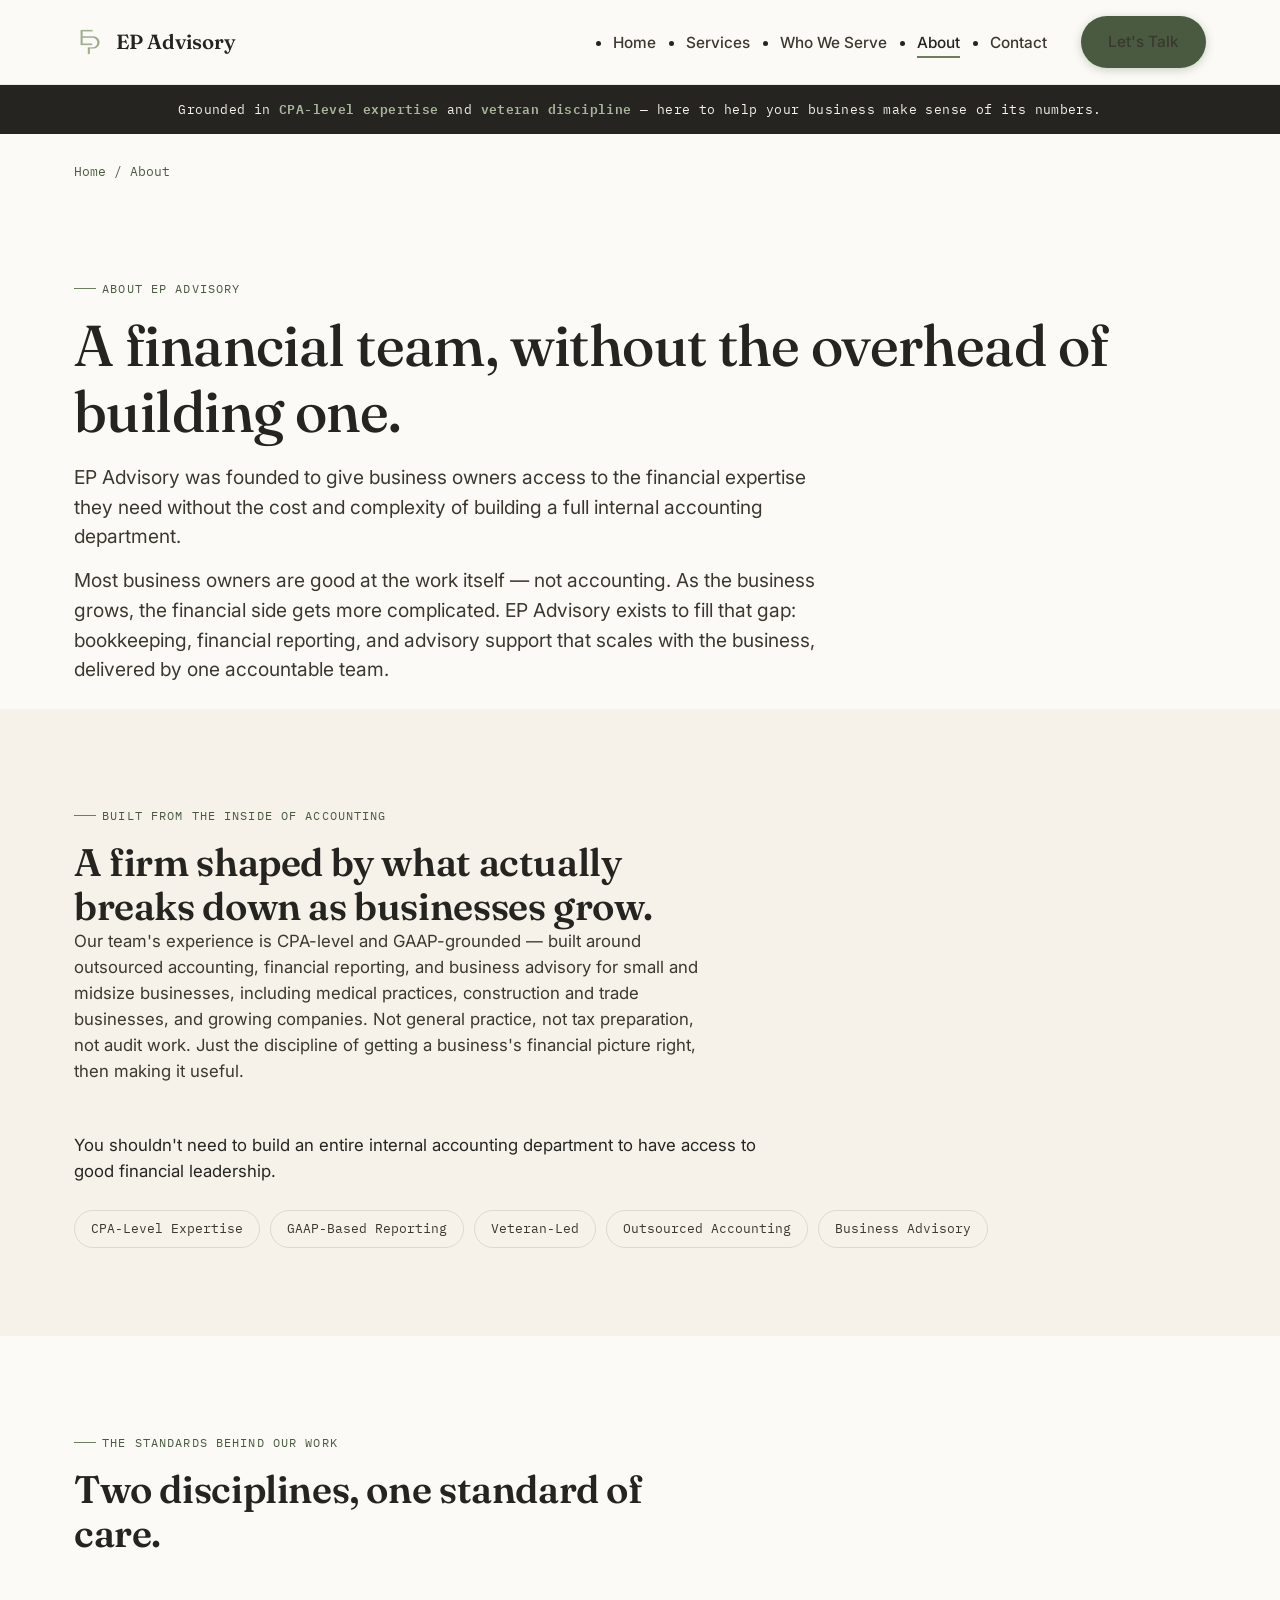
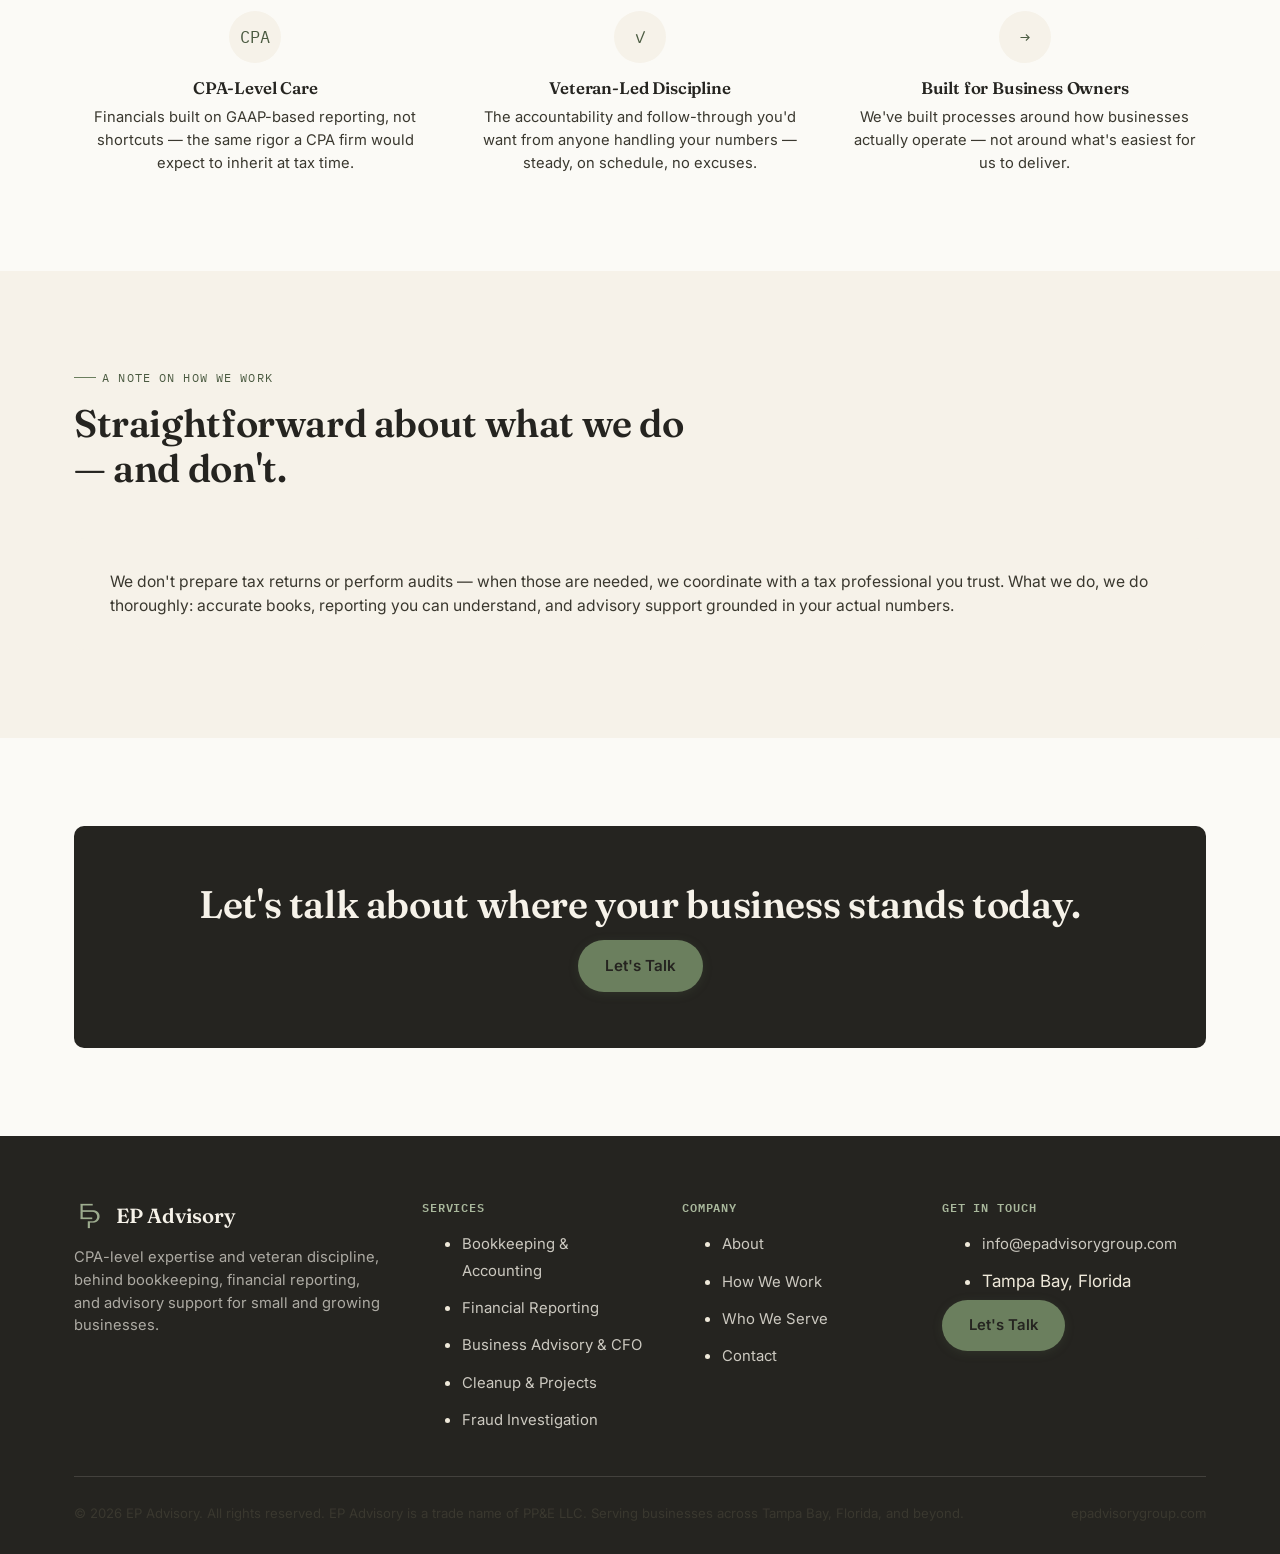
==== commit d261e8aa: "Add files via upload" ====
--- a/about.html
+++ b/about.html
@@ -3,8 +3,8 @@
 <head>
 <meta charset="UTF-8">
 <meta name="viewport" content="width=device-width, initial-scale=1.0">
-<title>About | CPA-Run, Veteran-Run Financial Team | EP Advisory</title>
-<meta name="description" content="EP Advisory is a CPA-run, veteran-run firm built to give business owners access to the financial expertise they need without the cost of an internal accounting department.">
+<title>About | A CPA-Level, Veteran-Led Financial Team | EP Advisory</title>
+<meta name="description" content="EP Advisory brings CPA-level expertise and veteran-led discipline to give business owners access to the financial guidance they need without the cost of an internal accounting department.">
 <link rel="canonical" href="https://epadvisorygroup.com/about.html">
 
 <link rel="icon" href="/favicon.ico" sizes="any">
@@ -14,7 +14,7 @@
 
 <meta property="og:type" content="website">
 <meta property="og:title" content="About | EP Advisory">
-<meta property="og:description" content="CPA-run, veteran-run. Outsourced accounting, financial reporting, and advisory — built to give business owners a financial team without the overhead.">
+<meta property="og:description" content="CPA-level expertise, veteran-led discipline. Outsourced accounting, financial reporting, and advisory — built to give business owners a financial team without the overhead.">
 <meta property="og:url" content="https://epadvisorygroup.com/about.html">
 <meta property="og:image" content="https://epadvisorygroup.com/og-image.png">
 <meta name="twitter:card" content="summary_large_image">
@@ -41,7 +41,7 @@
 <header class="site-header">
   <div class="header-inner">
     <a class="brand" href="index.html" aria-label="EP Advisory home">
-      <span class="brand-mark" aria-hidden="true"><span></span><span></span><span></span></span>
+      <img class="brand-mark" src="/logo-icon.png" alt="" width="32" height="32">
       EP Advisory
     </a>
     <nav class="main-nav" aria-label="Primary">
@@ -62,7 +62,7 @@
 
 <div class="mobile-drawer" id="mobile-drawer">
   <div class="mobile-drawer-top">
-    <span class="brand"><span class="brand-mark" aria-hidden="true"><span></span><span></span><span></span></span>EP Advisory</span>
+    <span class="brand"><img class="brand-mark" src="/logo-icon.png" alt="" width="32" height="32">EP Advisory</span>
     <button class="mobile-close" aria-label="Close menu"><svg viewBox="0 0 24 24" fill="none" stroke="currentColor" stroke-width="2" aria-hidden="true"><line x1="6" y1="6" x2="18" y2="18"/><line x1="6" y1="18" x2="18" y2="6"/></svg></button>
   </div>
   <nav aria-label="Mobile">
@@ -79,7 +79,7 @@
 
 <div class="trust-bar">
   <div class="container">
-    <p><strong>CPA-run.</strong> <span class="trust-dot">·</span> <strong>Veteran-run.</strong> <span class="trust-dot">·</span> Built around how real businesses actually operate.</p>
+    <p>Grounded in <strong>CPA-level expertise</strong> and <strong>veteran discipline</strong> — here to help your business make sense of its numbers.</p>
   </div>
 </div>
 
@@ -106,7 +106,7 @@
       <div class="credential-tags">
         <span>CPA-Level Expertise</span>
         <span>GAAP-Based Reporting</span>
-        <span>Veteran-Run</span>
+        <span>Veteran-Led</span>
         <span>Outsourced Accounting</span>
         <span>Business Advisory</span>
       </div>
@@ -116,19 +116,19 @@
   <section>
     <div class="container">
       <div class="section-head">
-        <span class="eyebrow">Why CPA-run, veteran-run matters</span>
-        <h2>Two disciplines, one standard.</h2>
+        <span class="eyebrow">The standards behind our work</span>
+        <h2>Two disciplines, one standard of care.</h2>
       </div>
       <div class="pillars-grid">
         <div class="pillar-card">
           <div class="pillar-icon" aria-hidden="true">CPA</div>
-          <h3>CPA-Level Standards</h3>
+          <h3>CPA-Level Care</h3>
           <p>Financials built on GAAP-based reporting, not shortcuts — the same rigor a CPA firm would expect to inherit at tax time.</p>
         </div>
         <div class="pillar-card">
           <div class="pillar-icon" aria-hidden="true">✓</div>
-          <h3>Veteran-Run Discipline</h3>
-          <p>Accountability, structure, and follow-through — every month, on schedule, without excuses.</p>
+          <h3>Veteran-Led Discipline</h3>
+          <p>The accountability and follow-through you'd want from anyone handling your numbers — steady, on schedule, no excuses.</p>
         </div>
         <div class="pillar-card">
           <div class="pillar-icon" aria-hidden="true">→</div>
@@ -167,8 +167,8 @@
   <div class="container">
     <div class="footer-top">
       <div class="footer-brand">
-        <span class="brand"><span class="brand-mark" aria-hidden="true"><span></span><span></span><span></span></span>EP Advisory</span>
-        <p>CPA-run, veteran-run bookkeeping, financial reporting, and advisory support for small and growing businesses.</p>
+        <span class="brand"><img class="brand-mark" src="/logo-icon.png" alt="" width="32" height="32">EP Advisory</span>
+        <p>CPA-level expertise and veteran discipline, behind bookkeeping, financial reporting, and advisory support for small and growing businesses.</p>
       </div>
       <div class="footer-col">
         <h4>Services</h4>
--- a/styles.css
+++ b/styles.css
@@ -130,8 +130,8 @@
   transition: transform 0.18s var(--ease), background 0.18s var(--ease), border-color 0.18s var(--ease), color 0.18s var(--ease);
   white-space: nowrap;
 }
-.btn-primary { background: var(--charcoal); color: var(--cream); }
-.btn-primary:hover { background: var(--sage-dark); transform: translateY(-1px); }
+.btn-primary { background: var(--sage-dark); color: var(--white); box-shadow: 0 2px 10px rgba(74, 90, 64, 0.28); }
+.btn-primary:hover { background: var(--sage); box-shadow: 0 4px 14px rgba(74, 90, 64, 0.36); transform: translateY(-1px); }
 .btn-secondary { background: transparent; color: var(--charcoal); border-color: var(--line); }
 .btn-secondary:hover { border-color: var(--charcoal); transform: translateY(-1px); }
 .btn-ghost { background: transparent; color: var(--sage-dark); padding: 13px 4px; }
@@ -166,16 +166,10 @@
   color: var(--charcoal);
 }
 .brand-mark {
-  width: 32px; height: 32px; border-radius: 8px;
-  background: var(--charcoal);
-  display: flex; align-items: flex-end; justify-content: center;
-  gap: 3px; padding: 6px 5px;
+  width: 32px; height: 32px;
   flex-shrink: 0;
-}
-.brand-mark span { display: block; width: 4px; background: var(--sage-light); border-radius: 2px; }
-.brand-mark span:nth-child(1) { height: 6px; background: var(--sage); }
-.brand-mark span:nth-child(2) { height: 10px; background: #dfe6d6; }
-.brand-mark span:nth-child(3) { height: 14px; background: var(--cream); }
+  object-fit: contain;
+}
 
 .main-nav { display: flex; align-items: center; gap: 34px; }
 .main-nav ul { display: flex; gap: 30px; }
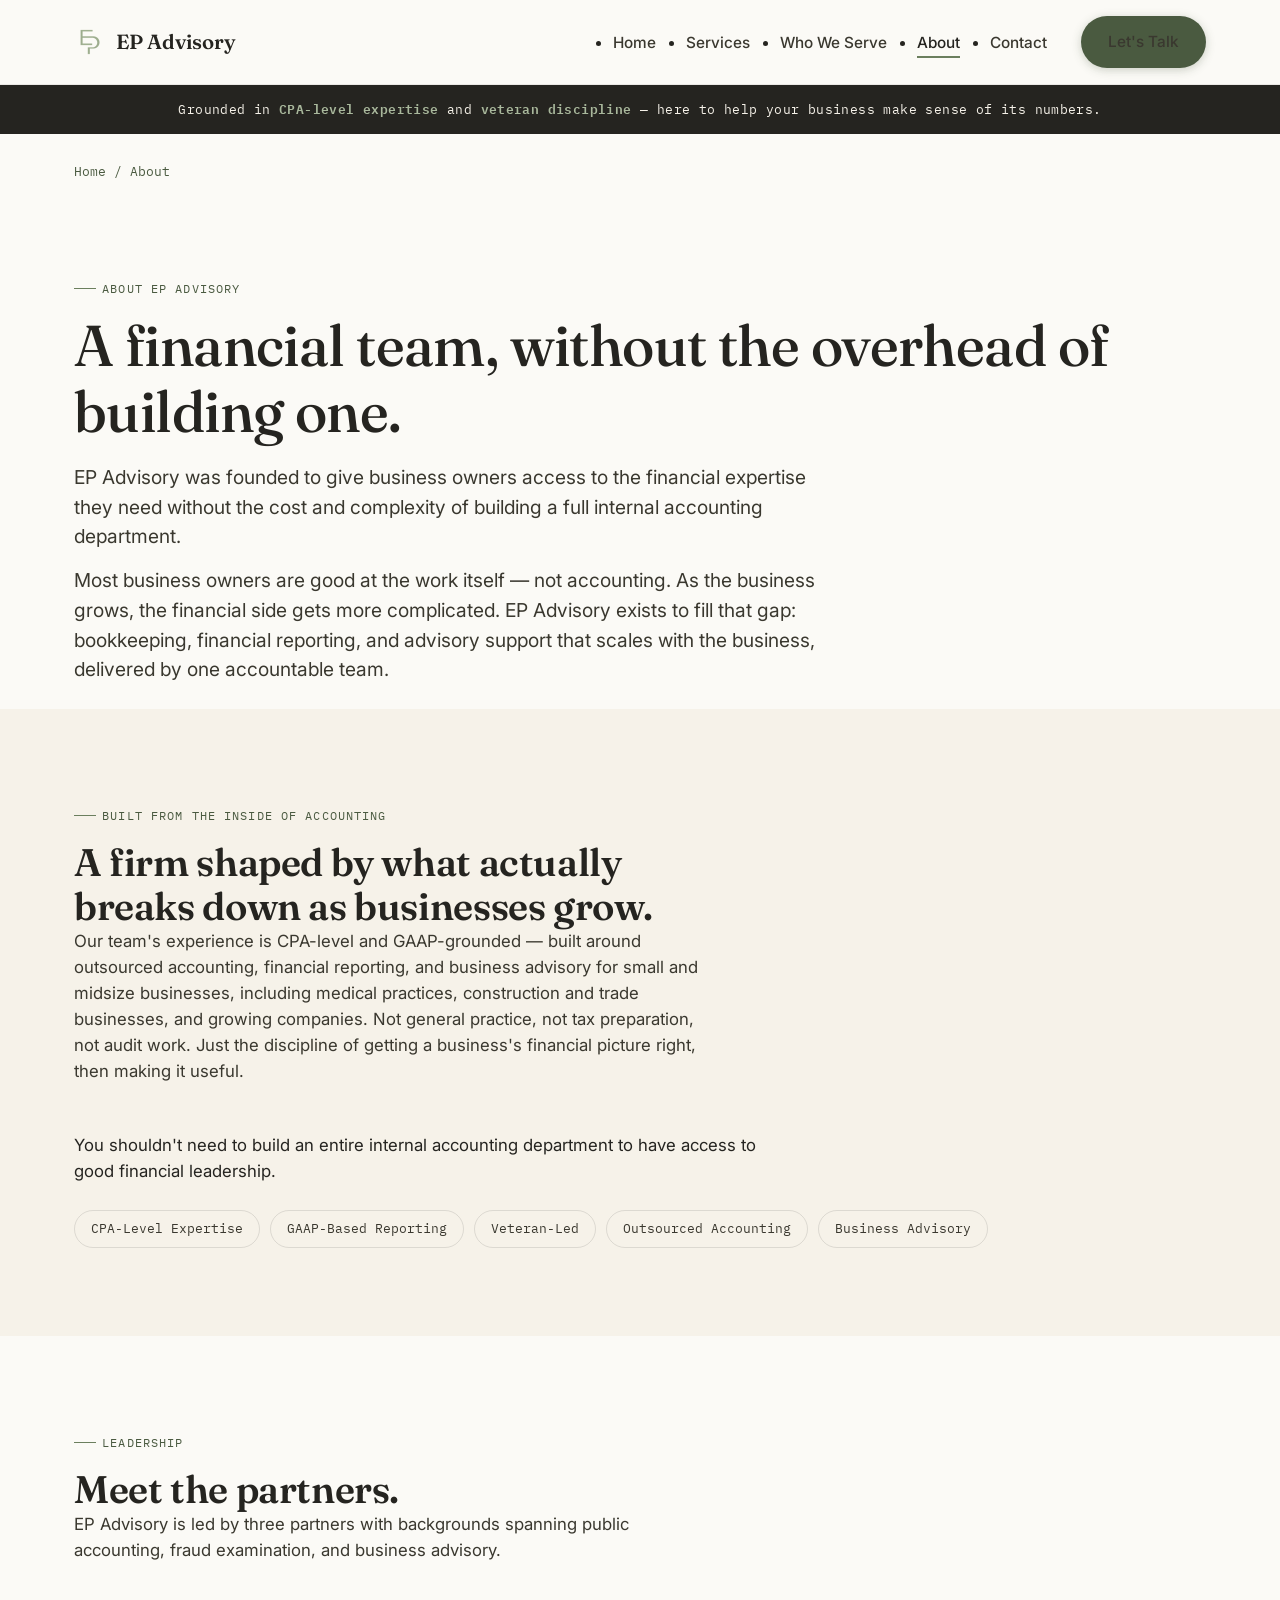
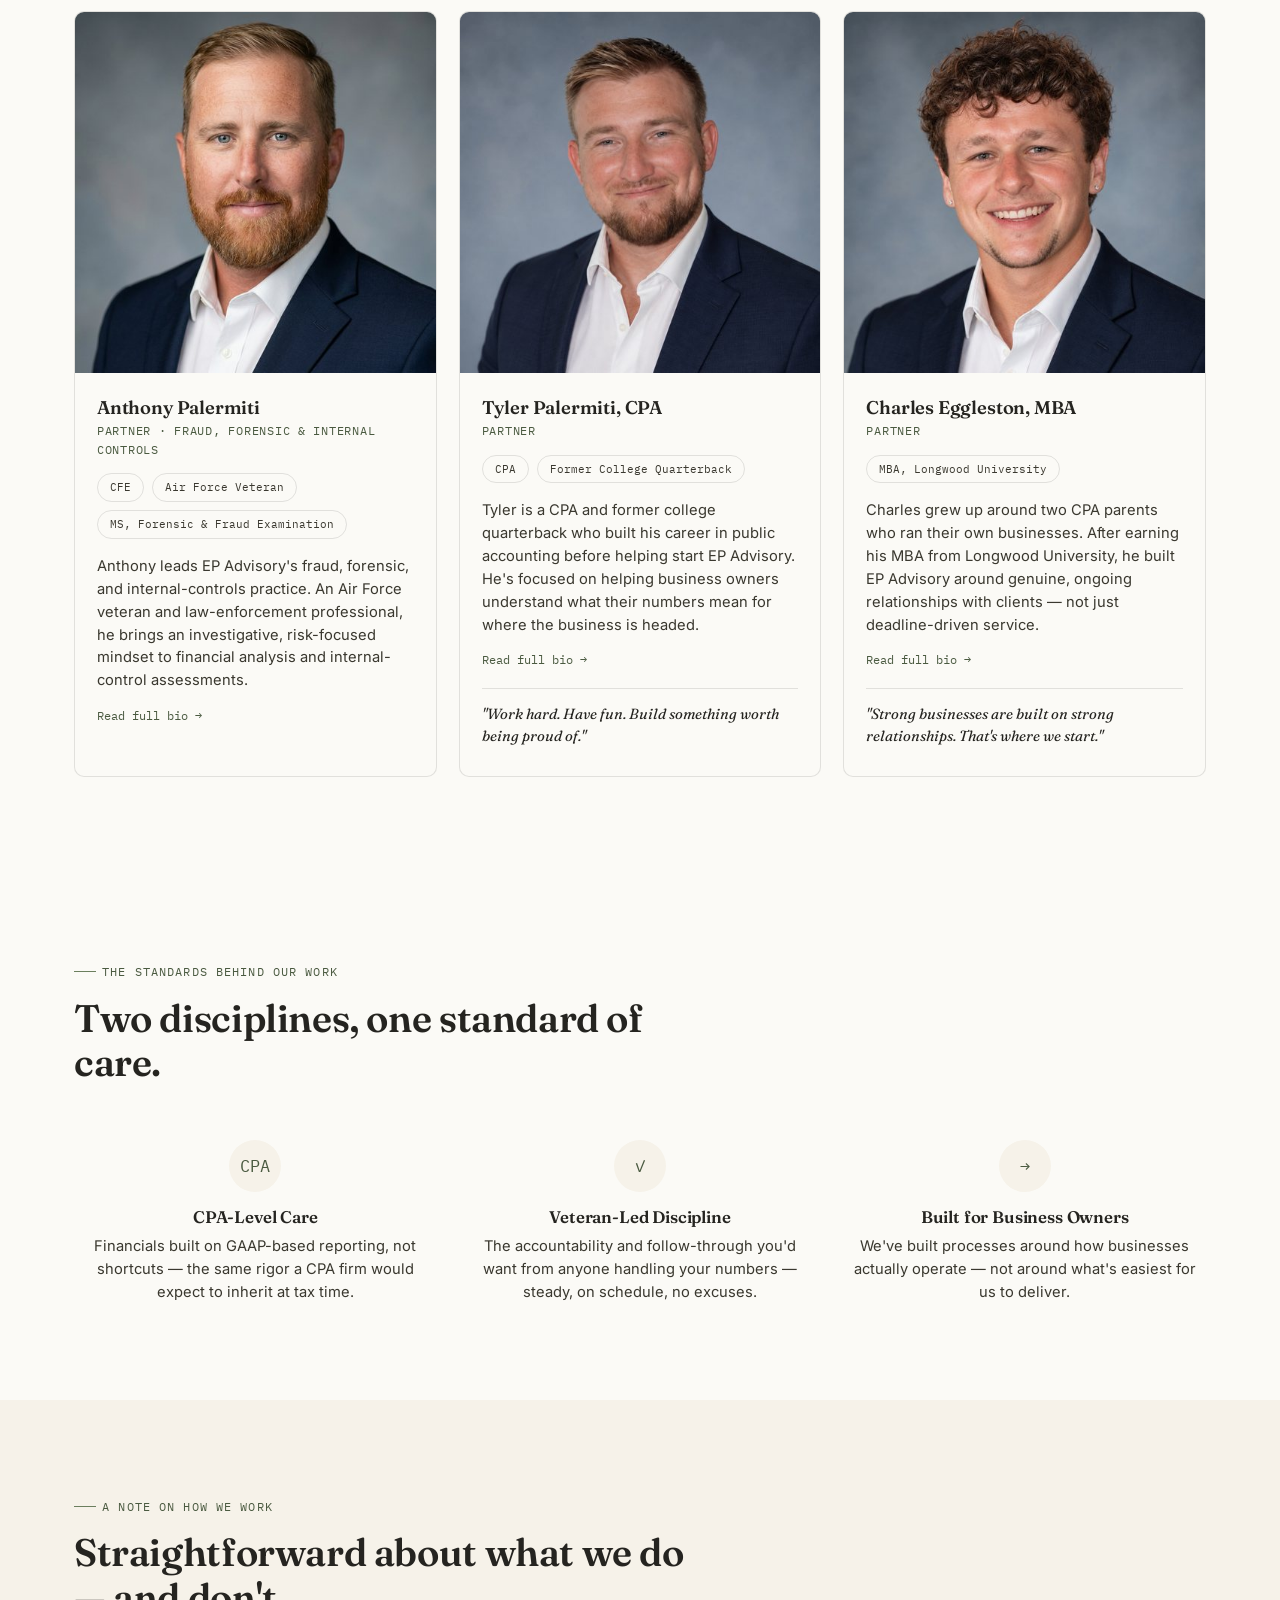
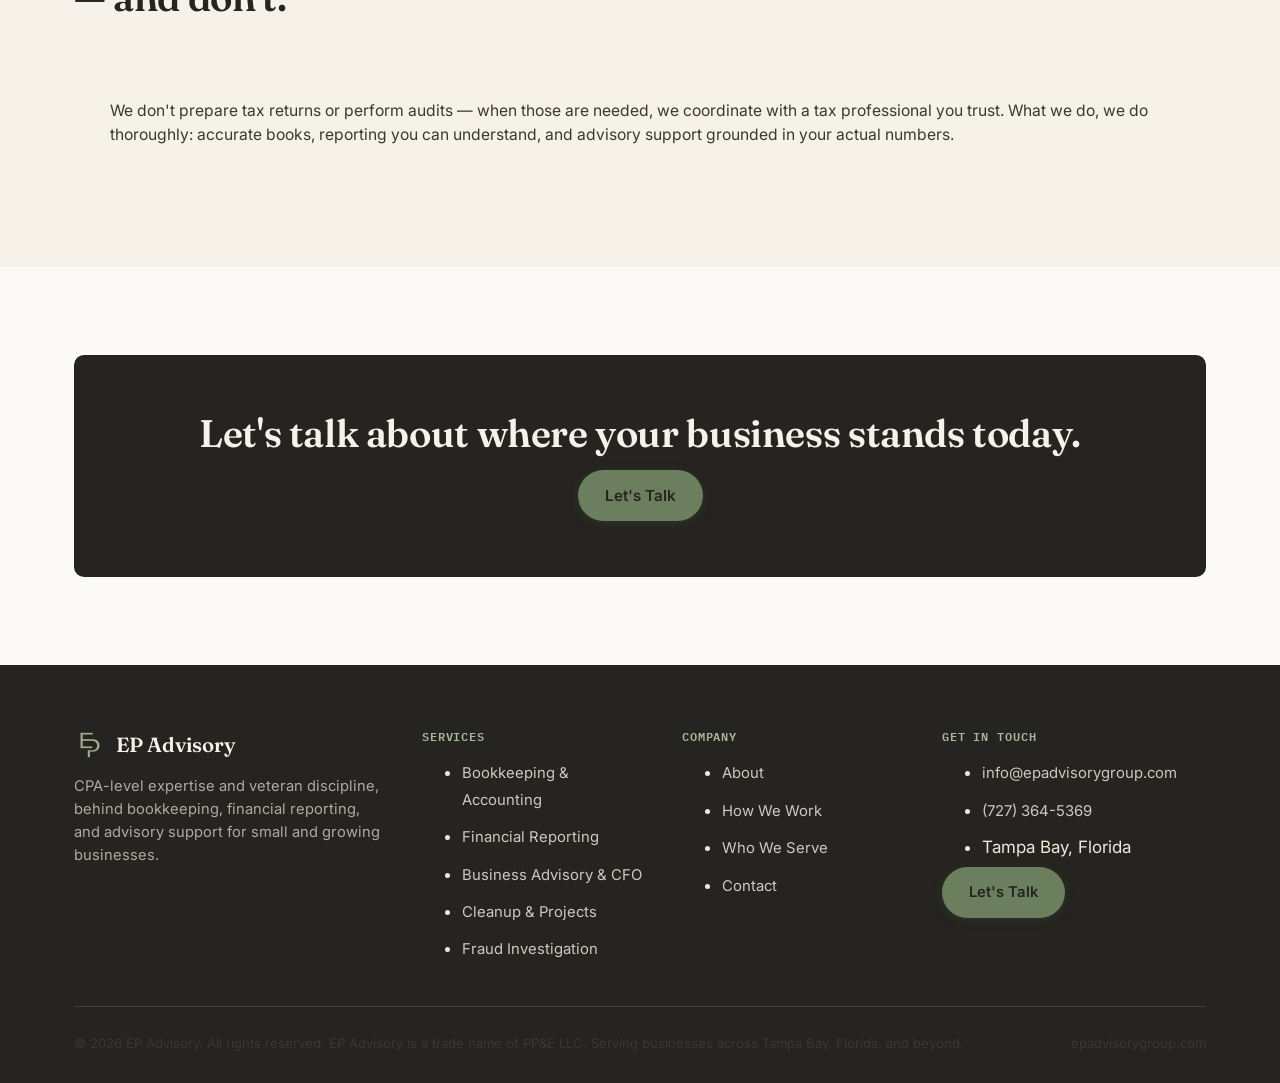
==== commit 9aedbff9: "Add files via upload" ====
--- a/about.html
+++ b/about.html
@@ -116,6 +116,89 @@
   <section>
     <div class="container">
       <div class="section-head">
+        <span class="eyebrow">Leadership</span>
+        <h2>Meet the partners.</h2>
+        <p>EP Advisory is led by three partners with backgrounds spanning public accounting, fraud examination, and business advisory.</p>
+      </div>
+      <div class="partners-grid">
+
+        <div class="partner-card">
+          <img class="partner-photo" src="/anthony-palermiti.jpg" alt="Anthony Palermiti, Partner at EP Advisory">
+          <div class="partner-body">
+            <h3>Anthony Palermiti</h3>
+            <span class="partner-role">Partner · Fraud, Forensic &amp; Internal Controls</span>
+            <div class="partner-tags">
+              <span>CFE</span>
+              <span>Air Force Veteran</span>
+              <span>MS, Forensic &amp; Fraud Examination</span>
+            </div>
+            <div class="partner-bio-short">
+              <p>Anthony leads EP Advisory's fraud, forensic, and internal-controls practice. An Air Force veteran and law-enforcement professional, he brings an investigative, risk-focused mindset to financial analysis and internal-control assessments.</p>
+            </div>
+            <div class="partner-bio-full">
+              <p>Anthony Palermiti is a founder of EP Advisory and leads the firm's fraud, forensic, and internal-controls practice. He is an Air Force veteran and law-enforcement professional with a degree in Finance, a Master of Science in Forensic and Fraud Examination from West Virginia University, and the Certified Fraud Examiner (CFE) credential.</p>
+              <p>At EP Advisory, Anthony brings an investigative and risk-focused mindset to financial analysis, fraud awareness, internal-control assessments, and the future development of the firm's fraud-examination services. He is committed to helping business owners strengthen financial processes, identify potential risk, and protect what they have worked to build.</p>
+              <p>Anthony is also a husband and father of two boys. He is building EP Advisory around the values of service, integrity, disciplined work, and clear decision-making.</p>
+            </div>
+            <button class="partner-toggle" type="button" data-state="closed">Read full bio →</button>
+          </div>
+        </div>
+
+        <div class="partner-card">
+          <img class="partner-photo" src="/tyler-palermiti.jpg" alt="Tyler Palermiti, CPA, Partner at EP Advisory">
+          <div class="partner-body">
+            <h3>Tyler Palermiti, CPA</h3>
+            <span class="partner-role">Partner</span>
+            <div class="partner-tags">
+              <span>CPA</span>
+              <span>Former College Quarterback</span>
+            </div>
+            <div class="partner-bio-short">
+              <p>Tyler is a CPA and former college quarterback who built his career in public accounting before helping start EP Advisory. He's focused on helping business owners understand what their numbers mean for where the business is headed.</p>
+            </div>
+            <div class="partner-bio-full">
+              <p>I'm Tyler Palermiti, a CPA, entrepreneur, former college quarterback, and Partner at EP Advisory.</p>
+              <p>My path to accounting started with a strong foundation in both business and athletics. I earned my degree from McDaniel College, where I played quarterback for the football team. Being a college athlete taught me discipline, leadership, accountability, and the importance of working toward a common goal. Those lessons continue to influence the way I approach business and relationships today.</p>
+              <p>After college, I built my career in public accounting, gaining experience in outsourced accounting, financial reporting, client advisory, audits, and working directly with business owners. I went on to become a Certified Public Accountant and developed a particular interest in helping businesses understand not just their financial statements, but what those numbers actually mean for the future of their business.</p>
+              <p>That experience eventually led me to help build EP Advisory. I wanted to create a firm that felt different from the traditional accounting experience — more personal, more accessible, and more involved.</p>
+              <p>Outside of work, I'm someone who enjoys staying active, following sports, traveling, meeting new people, and having a good time with friends and family. I take my work seriously, but I don't believe business has to be stuffy or overly formal.</p>
+              <p>At the end of the day, I'm an entrepreneur who happens to be a CPA. I enjoy building relationships, solving problems, competing, and helping people build something they're proud of.</p>
+            </div>
+            <button class="partner-toggle" type="button" data-state="closed">Read full bio →</button>
+            <p class="partner-quote">"Work hard. Have fun. Build something worth being proud of."</p>
+          </div>
+        </div>
+
+        <div class="partner-card">
+          <img class="partner-photo" src="/charles-eggleston.jpg" alt="Charles Eggleston, MBA, Partner at EP Advisory">
+          <div class="partner-body">
+            <h3>Charles Eggleston, MBA</h3>
+            <span class="partner-role">Partner</span>
+            <div class="partner-tags">
+              <span>MBA, Longwood University</span>
+            </div>
+            <div class="partner-bio-short">
+              <p>Charles grew up around two CPA parents who ran their own businesses. After earning his MBA from Longwood University, he built EP Advisory around genuine, ongoing relationships with clients — not just deadline-driven service.</p>
+            </div>
+            <div class="partner-bio-full">
+              <p>I'm Charles Eggleston, a Partner at EP Advisory, and in a lot of ways, accounting and entrepreneurship have always been part of my life.</p>
+              <p>I grew up in Virginia with two parents who are both CPAs and business owners. From an early age, I had a front-row seat to what it takes to build and run a business — the long hours, the relationships, the challenges, and the pride that comes with creating something of your own.</p>
+              <p>I attended Longwood University, where I earned my undergraduate degree in 2022 and my MBA in 2024. As I began my career in accounting, I quickly realized that what interested me most went beyond the numbers — I genuinely enjoy building relationships, learning how businesses operate, and helping owners find ways to improve, grow, and make better decisions.</p>
+              <p>That passion is a big part of why we built EP Advisory. I wanted to create a firm where clients feel like they have a partner in their corner — not just someone they hear from when a deadline is approaching.</p>
+              <p>Outside of work, I enjoy staying active, working out, meeting new people, and giving back to my community. Relationships have always been important to me, whether they're with friends, clients, or people in the community.</p>
+            </div>
+            <button class="partner-toggle" type="button" data-state="closed">Read full bio →</button>
+            <p class="partner-quote">"Strong businesses are built on strong relationships. That's where we start."</p>
+          </div>
+        </div>
+
+      </div>
+    </div>
+  </section>
+
+  <section>
+    <div class="container">
+      <div class="section-head">
         <span class="eyebrow">The standards behind our work</span>
         <h2>Two disciplines, one standard of care.</h2>
       </div>
@@ -193,6 +276,7 @@
         <h4>Get in Touch</h4>
         <ul>
           <li><a href="mailto:info@epadvisorygroup.com">info@epadvisorygroup.com</a></li>
+          <li><a href="tel:+17273645369">(727) 364-5369</a></li>
           <li>Tampa Bay, Florida</li>
         </ul>
         <a class="btn btn-primary" href="contact.html">Let's Talk</a>
@@ -205,6 +289,18 @@
   </div>
 </footer>
 
+<script>
+  document.querySelectorAll('.partner-toggle').forEach(function(btn){
+    btn.addEventListener('click', function(){
+      var card = btn.closest('.partner-body');
+      var full = card.querySelector('.partner-bio-full');
+      var short = card.querySelector('.partner-bio-short');
+      var isOpen = full.classList.toggle('open');
+      short.style.display = isOpen ? 'none' : 'block';
+      btn.textContent = isOpen ? 'Show less ←' : 'Read full bio →';
+    });
+  });
+</script>
 <script src="script.js"></script>
 </body>
 </html>
--- a/styles.css
+++ b/styles.css
@@ -466,3 +466,38 @@
 /* ---------- Utility ---------- */
 .mt-0 { margin-top: 0; }
 .text-center { text-align: center; }
+
+/* ---------- Partner bios (About page) ---------- */
+.partners-grid { display: grid; grid-template-columns: repeat(3, 1fr); gap: 22px; }
+@media (max-width: 780px) { .partners-grid { grid-template-columns: 1fr; } }
+.partner-card {
+  border: 1px solid var(--line); border-radius: var(--radius); overflow: hidden; background: var(--white);
+  transition: border-color 0.2s var(--ease), transform 0.2s var(--ease), box-shadow 0.2s var(--ease);
+}
+.partner-card:hover { border-color: var(--sage); transform: translateY(-3px); box-shadow: var(--shadow-md); }
+.partner-photo { width: 100%; aspect-ratio: 1 / 1; object-fit: cover; display: block; }
+.partner-body { padding: 24px 22px 28px; }
+.partner-body h3 { font-size: 1.15rem; margin-bottom: 4px; }
+.partner-role {
+  font-family: var(--font-mono); font-size: 0.76rem; text-transform: uppercase; letter-spacing: 0.06em;
+  color: var(--sage-dark); display: block; margin-bottom: 14px;
+}
+.partner-tags { display: flex; flex-wrap: wrap; gap: 8px; margin-bottom: 16px; }
+.partner-tags span {
+  font-family: var(--font-mono); font-size: 0.68rem; border: 1px solid var(--line); border-radius: 999px;
+  padding: 5px 12px; color: var(--charcoal-soft);
+}
+.partner-bio-short p { font-size: 0.92rem; }
+.partner-bio-full { display: none; }
+.partner-bio-full.open { display: block; }
+.partner-bio-full p { font-size: 0.92rem; margin-bottom: 12px; }
+.partner-bio-full p:last-child { margin-bottom: 0; }
+.partner-toggle {
+  margin-top: 14px; background: none; border: none; padding: 0; cursor: pointer;
+  font-family: var(--font-mono); font-size: 0.78rem; color: var(--sage-dark); display: inline-block;
+}
+.partner-toggle:hover { color: var(--charcoal); }
+.partner-quote {
+  font-family: var(--font-display); font-style: italic; font-size: 0.92rem; color: var(--charcoal);
+  margin-top: 16px; padding-top: 14px; border-top: 1px solid var(--line);
+}
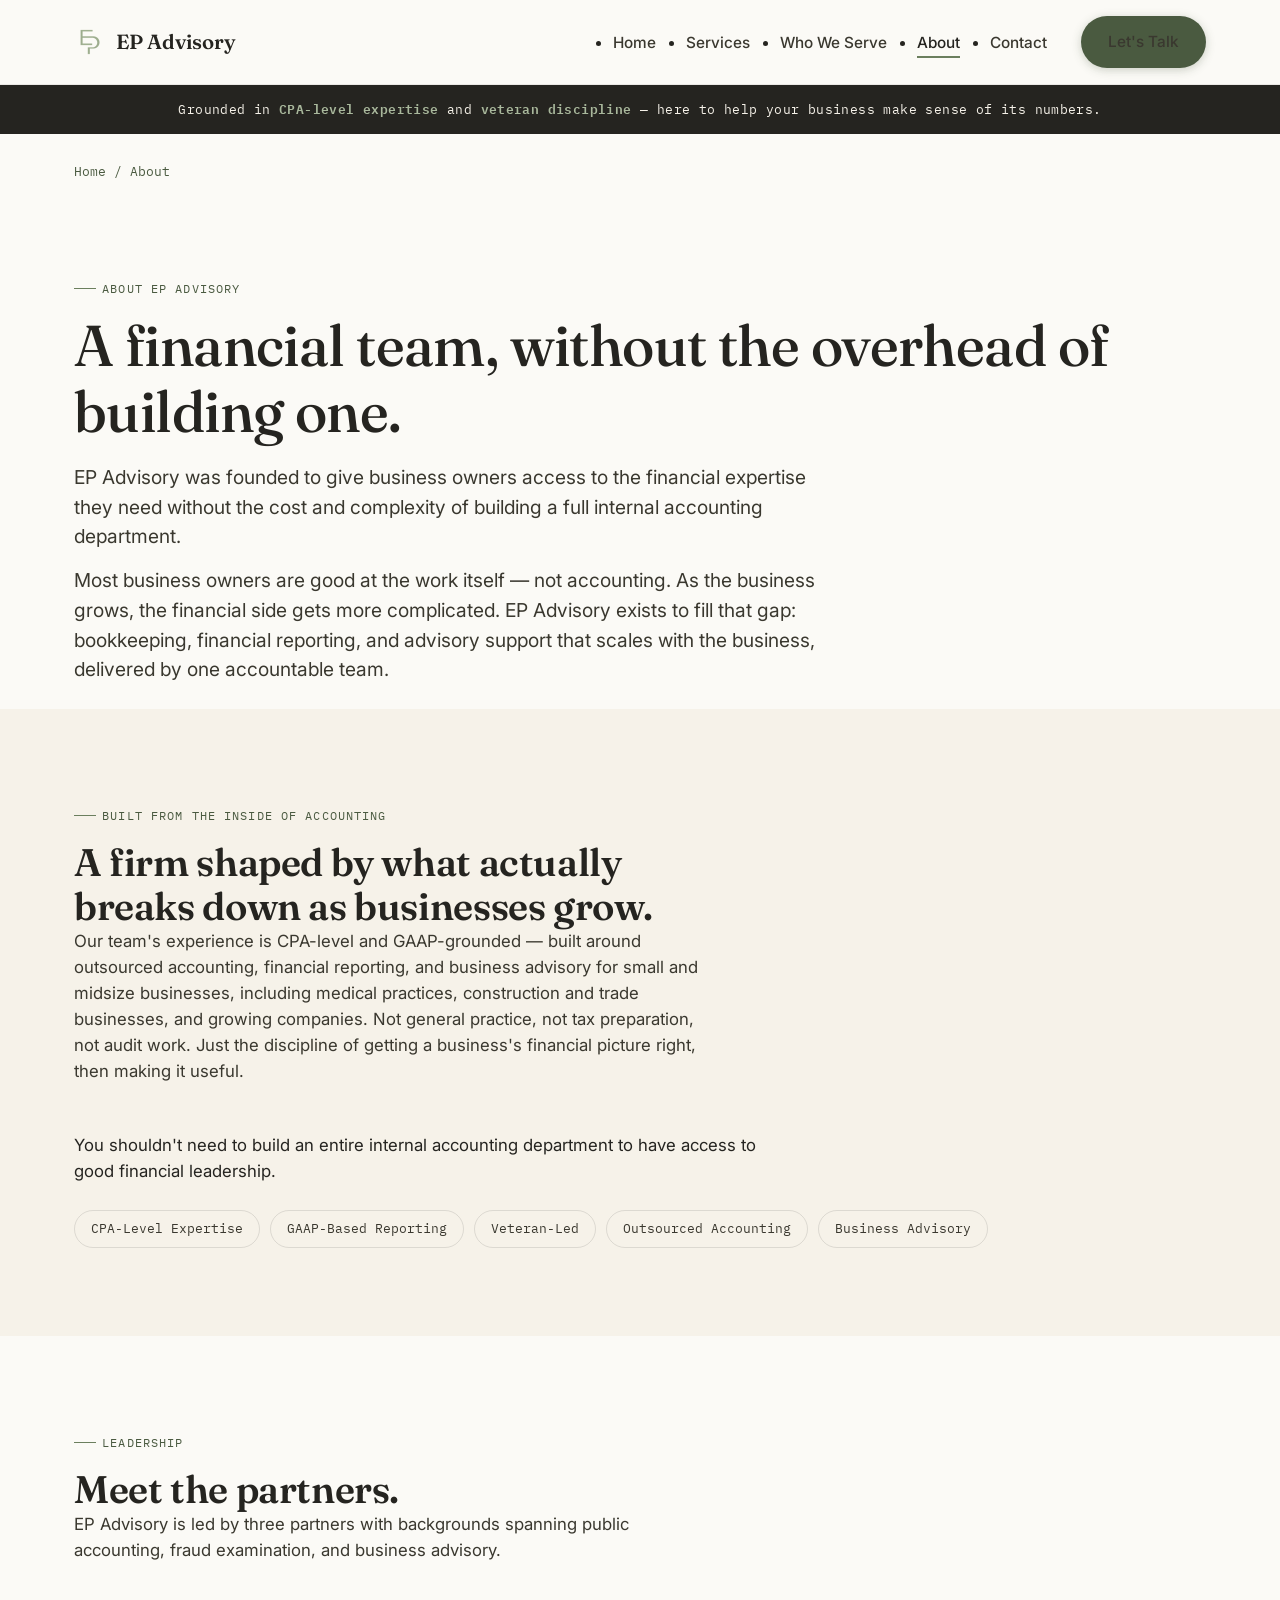
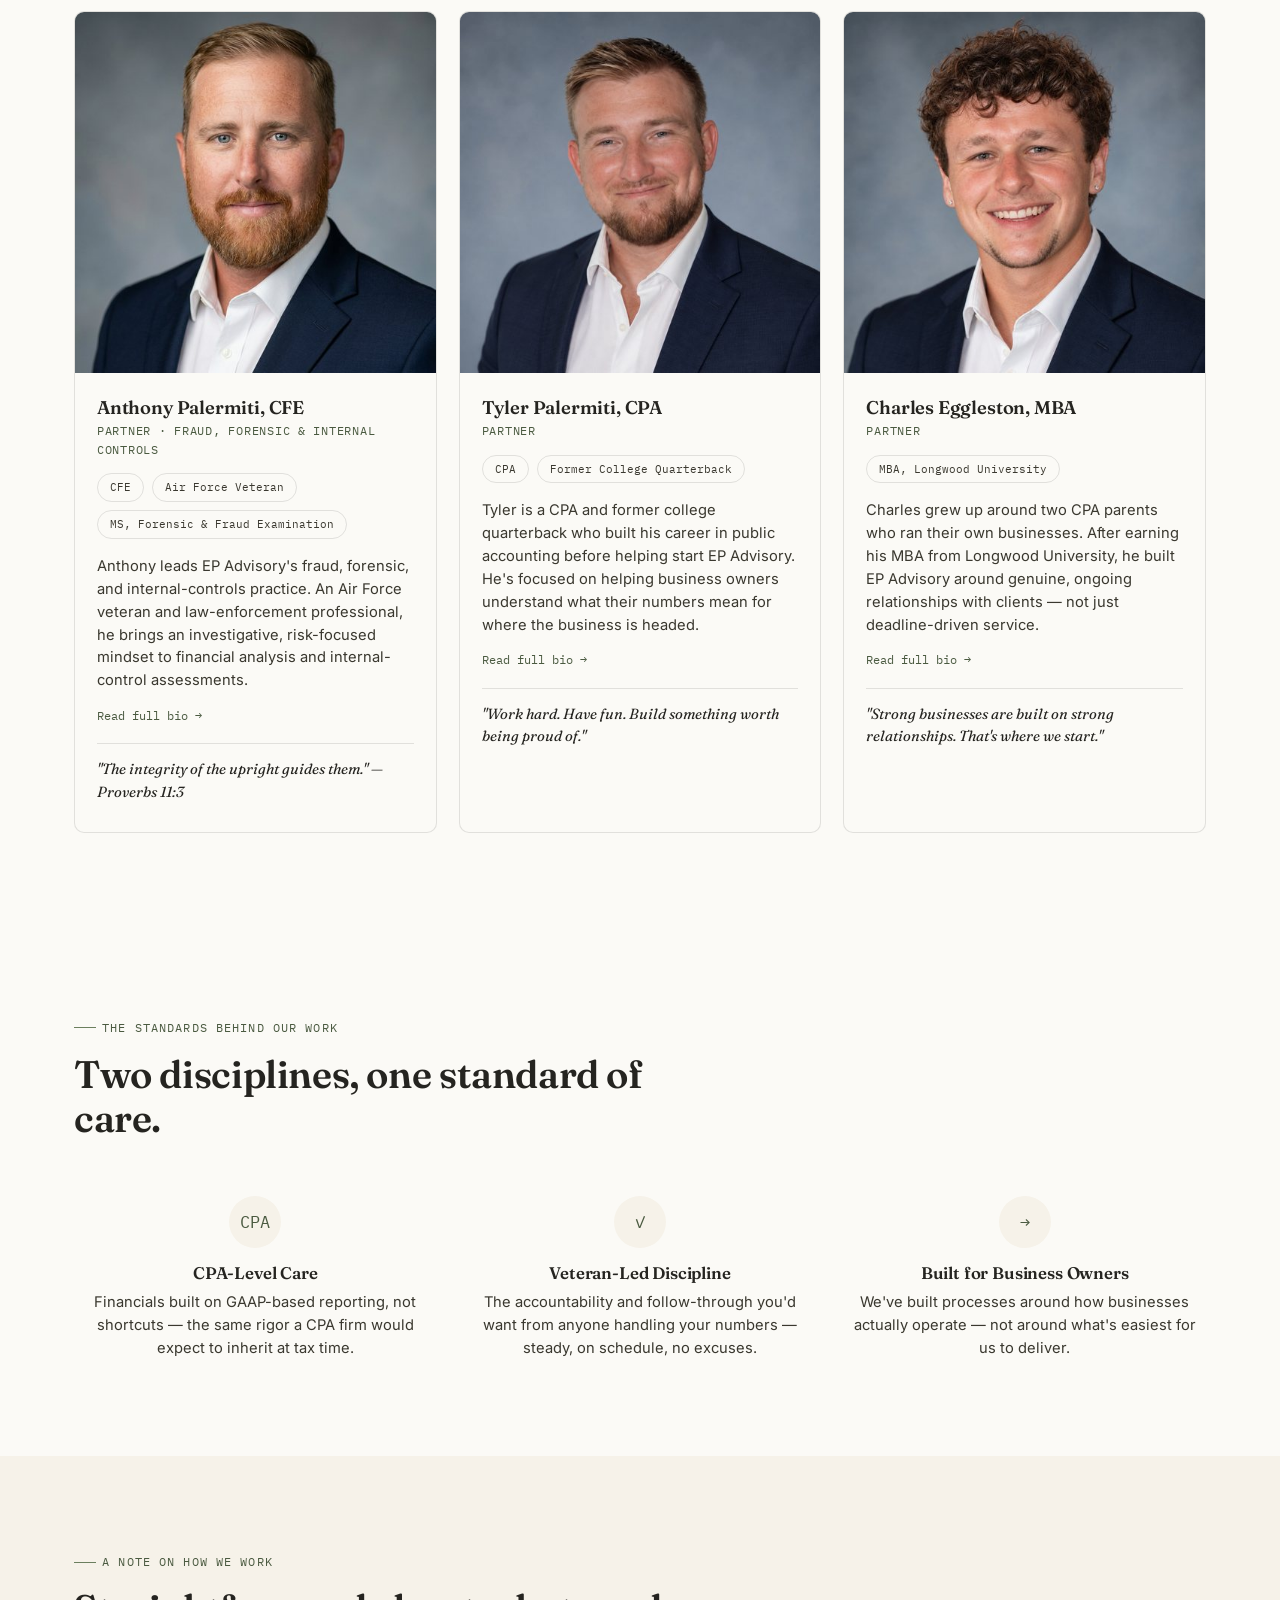
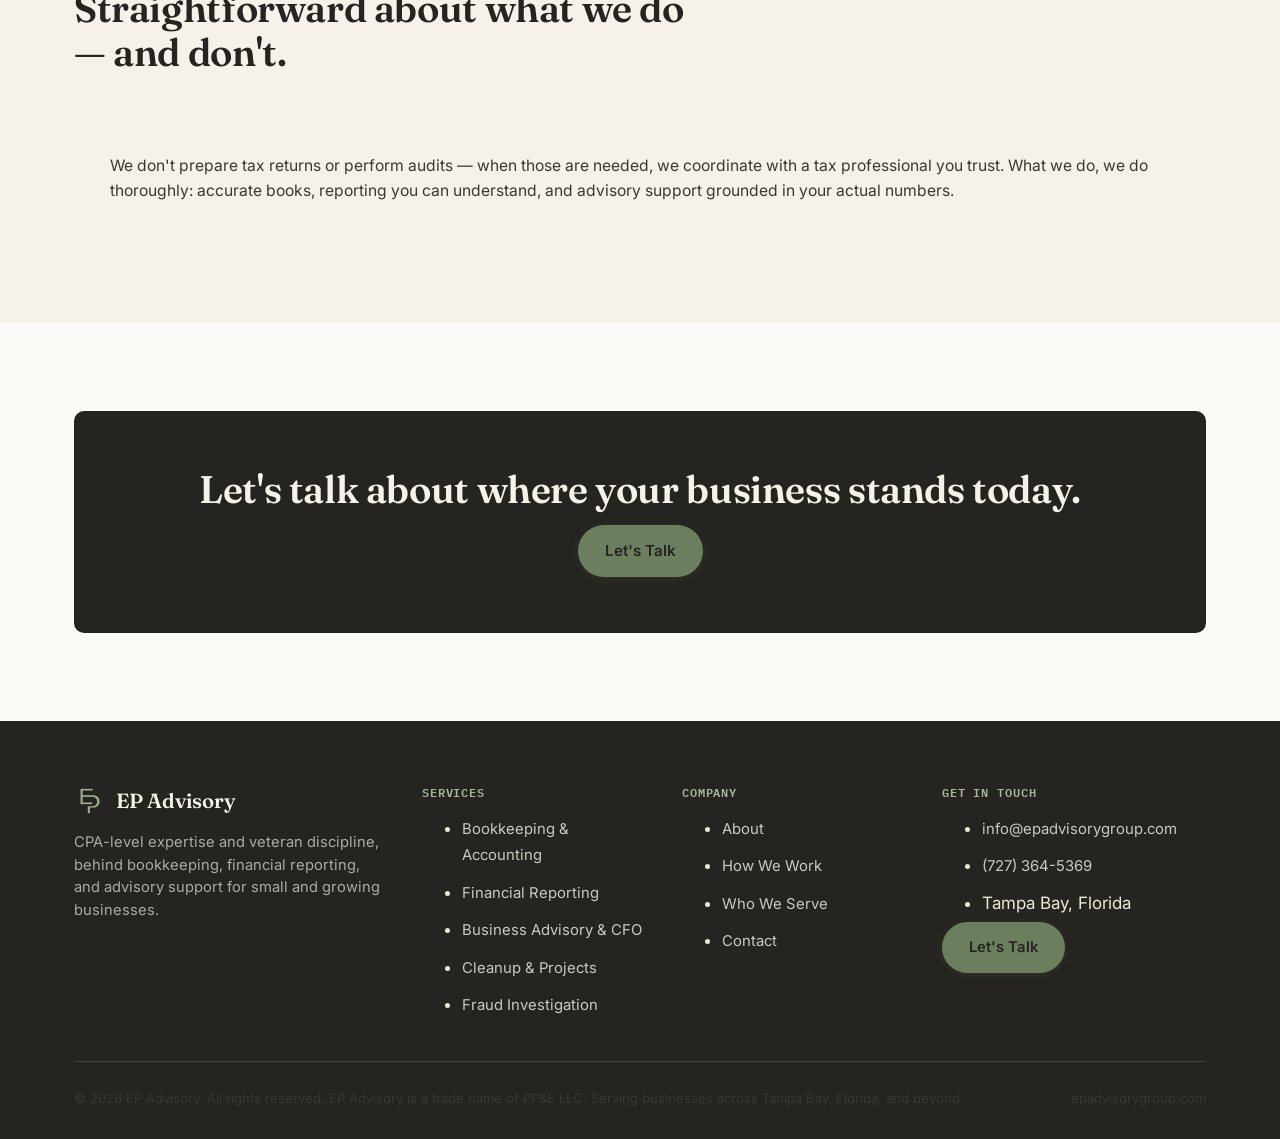
==== commit 984a595e: "Add files via upload" ====
--- a/about.html
+++ b/about.html
@@ -123,9 +123,9 @@
       <div class="partners-grid">
 
         <div class="partner-card">
-          <img class="partner-photo" src="/anthony-palermiti.jpg" alt="Anthony Palermiti, Partner at EP Advisory">
+          <img class="partner-photo" src="/anthony-palermiti.jpg" alt="Anthony Palermiti, CFE, Partner at EP Advisory">
           <div class="partner-body">
-            <h3>Anthony Palermiti</h3>
+            <h3>Anthony Palermiti, CFE</h3>
             <span class="partner-role">Partner · Fraud, Forensic &amp; Internal Controls</span>
             <div class="partner-tags">
               <span>CFE</span>
@@ -136,11 +136,13 @@
               <p>Anthony leads EP Advisory's fraud, forensic, and internal-controls practice. An Air Force veteran and law-enforcement professional, he brings an investigative, risk-focused mindset to financial analysis and internal-control assessments.</p>
             </div>
             <div class="partner-bio-full">
-              <p>Anthony Palermiti is a founder of EP Advisory and leads the firm's fraud, forensic, and internal-controls practice. He is an Air Force veteran and law-enforcement professional with a degree in Finance, a Master of Science in Forensic and Fraud Examination from West Virginia University, and the Certified Fraud Examiner (CFE) credential.</p>
-              <p>At EP Advisory, Anthony brings an investigative and risk-focused mindset to financial analysis, fraud awareness, internal-control assessments, and the future development of the firm's fraud-examination services. He is committed to helping business owners strengthen financial processes, identify potential risk, and protect what they have worked to build.</p>
-              <p>Anthony is also a husband and father of two boys. He is building EP Advisory around the values of service, integrity, disciplined work, and clear decision-making.</p>
+              <p>I'm Anthony Palermiti, CFE, a founder of EP Advisory, where I lead our fraud, forensic, and internal-controls practice.</p>
+              <p>My path here started in the Air Force, and continued through a career in law enforcement — both of which taught me to slow down, look closely, and never take numbers at face value. I carried that mindset into finance, earning my degree in Finance and later a Master of Science in Forensic and Fraud Examination from West Virginia University, along with the Certified Fraud Examiner (CFE) credential.</p>
+              <p>At EP Advisory, I bring that same investigative, risk-focused approach to financial analysis, fraud awareness, and internal-control assessments — and I'm building out what will become our full fraud-examination practice. I want business owners to have someone in their corner who's actually looking for the things that could hurt them, before those things become a problem.</p>
+              <p>Outside of work, I'm a husband and father of two boys, and those roles shape how I think about this firm as much as anything in my career does. I'm building EP Advisory around values I don't compromise on: service, integrity, disciplined work, and clear decision-making.</p>
             </div>
             <button class="partner-toggle" type="button" data-state="closed">Read full bio →</button>
+            <p class="partner-quote">"The integrity of the upright guides them." — Proverbs 11:3</p>
           </div>
         </div>
 
